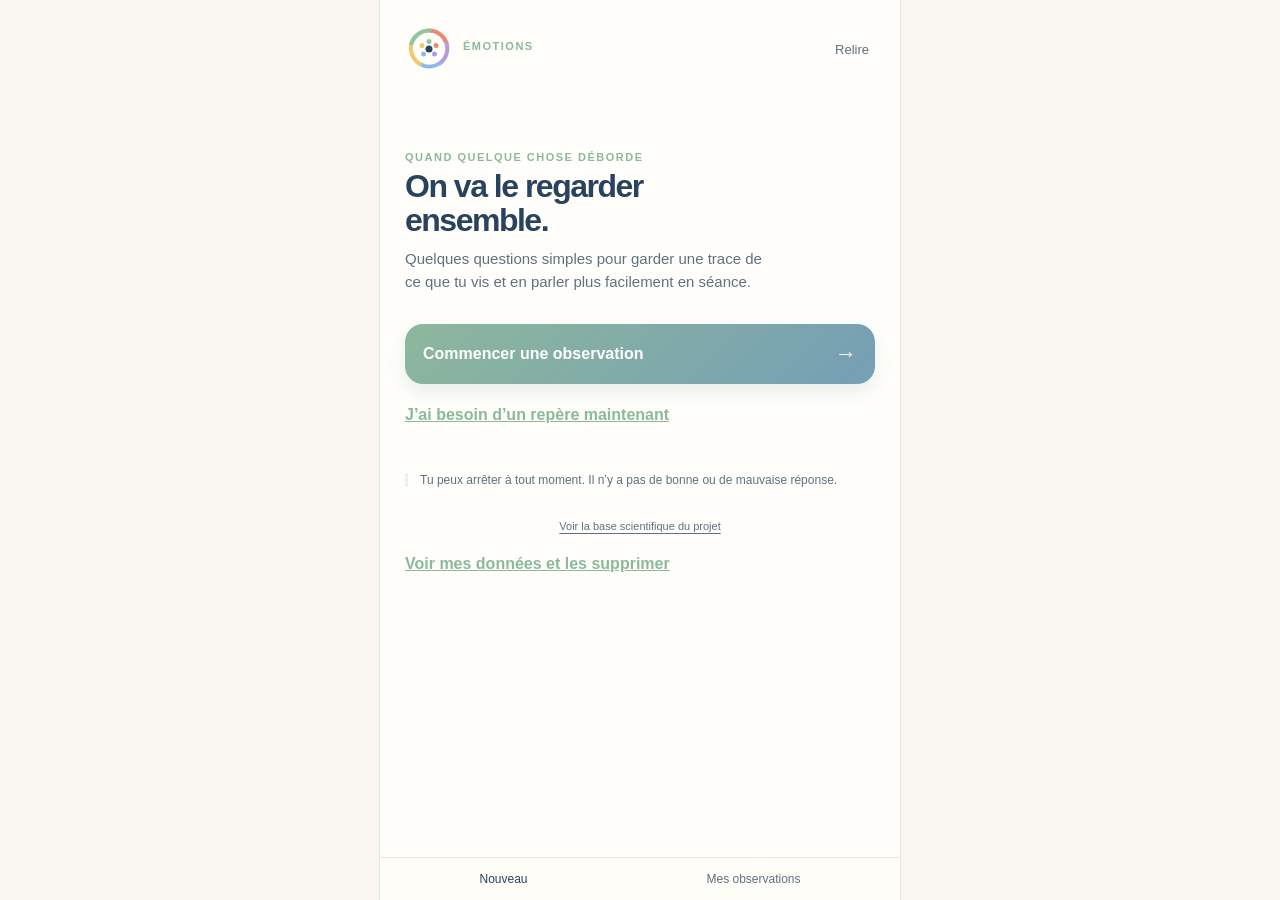
==== index.html @ 44098ee1 "Publish Emotion iPhone web app" ====
<!doctype html><html lang="fr"><head><meta charset="utf-8"><meta name="viewport" content="width=device-width,initial-scale=1"><meta name="theme-color" content="#f4f1ea"><title>Émotions</title><link rel="stylesheet" href="style.css"></head><body><main class="app">
<header><div class="brand-lockup"><img class="brand-logo" src="assets/logo-emotions.svg" alt="Logo Émotions"><div><p class="overline">ÉMOTIONS</p><h1>Mon repère</h1></div></div><button id="historyButton" class="quiet">Relire</button></header>
<section id="start" class="screen active"><div class="welcome"><p class="overline">QUAND QUELQUE CHOSE DÉBORDE</p><h2>On va le regarder<br>ensemble.</h2><p>Quelques questions simples pour garder une trace de ce que tu vis et en parler plus facilement en séance.</p><button id="startButton" class="main-action">Commencer une observation <span>→</span></button></div><button id="toolsButton" class="text-link">J’ai besoin d’un repère maintenant</button><div class="safety">Tu peux arrêter à tout moment. Il n’y a pas de bonne ou de mauvaise réponse.</div><button id="scienceButton" class="science-footer-link">Voir la base scientifique du projet</button></section>
<section id="observe" class="screen"><button id="observeBack" class="back-inline">← Accueil</button><div class="progress"><span class="active"></span><span></span><span></span></div><p class="step">ÉTAPE 1 SUR 3</p><h2>Qu’est-ce qui<br>se passe en toi ?</h2><p class="hint">Touche l’état qui se rapproche le plus de ton ressenti.</p><div id="emotionChoices" class="emotion-choices"></div><div class="intensity-block"><div class="intensity-title">Quelle intensité ? <strong><span id="levelValue">5</span>/10</strong></div><div class="quick-levels"><button type="button" data-level="3">Faible</button><button type="button" data-level="5" class="active">Moyenne</button><button type="button" data-level="8">Forte</button></div><input id="level" aria-label="Intensité de 0 à 10" type="range" min="0" max="10" value="5"></div><button id="toUnderstand" class="main-action" disabled>Choisis une émotion <span>→</span></button></section>
<section id="understand" class="screen"><button id="understandBack" class="back-inline">← Émotion</button><div class="progress"><span class="active"></span><span class="active"></span><span></span></div><p class="step">ÉTAPE 2 SUR 3</p><h2>Qu’est-ce que<br>cela raconte ?</h2><p class="hint">Quelques mots suffisent. Les aides s’adaptent à l’état choisi.</p><label class="field">Ce qui s’est passé<textarea id="situation" placeholder="La situation, le moment..."></textarea><div class="quick-prompts"><button type="button" data-fill="situation" data-text="C’était avec…">Avec qui ?</button><button type="button" data-fill="situation" data-text="C’était quand…">Quand ?</button><button type="button" data-fill="situation" data-text="Ce qui a déclenché…">Déclencheur</button></div></label><label class="field">Ce que j’ai pensé<textarea id="thoughts" placeholder="Mes pensées, mes images..."></textarea><div class="quick-prompts"><button type="button" data-fill="thoughts" data-text="Je me suis dit…">Je me suis dit…</button><button type="button" data-fill="thoughts" data-text="J’ai eu peur que…">J’ai eu peur que…</button></div></label><div class="field body-field"><span><strong>Ce que j’ai remarqué dans mon corps</strong> <small>(facultatif)</small></span><p class="field-hint">Un signe peut apparaître avant que l’émotion déborde.</p><div id="bodySigns" class="choice-chips"></div></div><label class="field">Ce dont j’avais peut-être besoin<textarea id="need" placeholder="Sécurité, respect, repos, aide..."></textarea><div class="quick-prompts"><button type="button" data-fill="need" data-text="J’aurais eu besoin de…">J’aurais eu besoin de…</button><button type="button" data-fill="need" data-text="Une pause / du calme">Pause ou calme</button></div></label><button id="toAfter" class="main-action">Continuer <span>→</span></button></section>
<section id="after" class="screen"><button id="afterBack" class="back-inline">← Compréhension</button><div class="progress"><span class="active"></span><span class="active"></span><span class="active"></span></div><p class="step">ÉTAPE 3 SUR 3</p><h2>Pour en parler<br>en séance</h2><p class="hint">Ces dernières réponses aideront à retrouver ce que tu ressentais.</p><label class="field">Ce que j’ai fait ou eu envie de faire<textarea id="reaction"></textarea></label><label class="field">Ce qui s’est passé après<textarea id="consequence"></textarea></label><label class="field">Ce que je veux comprendre en séance<textarea id="question" placeholder="Ce que je voudrais comprendre..."></textarea></label><button id="saveButton" class="main-action">Garder cette observation <span>✓</span></button></section>
<section id="saved" class="screen"><div class="saved-icon">✓</div><p class="overline">C’EST NOTÉ</p><h2>Tu pourras<br>y revenir en séance.</h2><p class="hint">Cette observation reste dans ton appareil. Elle ne pose aucun diagnostic.</p><button id="newButton" class="main-action">Faire une nouvelle observation <span>→</span></button><button id="reportButton" class="secondary-action">Préparer mon support de séance</button></section>
<section id="history" class="screen"><button id="backButton" class="back">← Retour</button><p class="overline">MA MÉMOIRE</p><h2>Ce que j’ai<br>gardé</h2><div id="historyList"></div><button id="downloadButton" class="secondary-action">Préparer le résumé de ma séance</button><button id="clearButton" class="secondary-action">Effacer mes observations</button></section>
<section id="science" class="screen"><button id="scienceBack" class="back">← Retour</button><p class="overline">BASE SCIENTIFIQUE</p><h2>Pourquoi cette app<br>est construite ainsi</h2><p class="hint">Cette base n’est pas un diagnostic. Elle explique les principes scientifiques utilisés pour guider l’observation, la mise en mots et les exercices courts.</p><div class="science-grid"><article class="science-card"><b>1 · Observer l’émotion</b><p>Une émotion peut être comprise comme une réponse brève à une situation importante pour la personne. Elle implique l’attention, le corps, l’expérience subjective et une tendance à agir.</p><small>Références : Scherer, 2005 ; Gross, 1998.</small></article><article class="science-card"><b>2 · Nommer ce qui est vécu</b><p>Mettre des mots sur une émotion peut aider à prendre du recul et à réduire la fusion avec la réaction immédiate. L’effet varie selon les personnes et le contexte.</p><small>Références : Lieberman et al., 2007 ; Torre & Lieberman, 2018.</small></article><article class="science-card"><b>3 · Relier situation, pensées, corps et besoin</b><p>Le parcours reprend une logique utilisée en thérapies cognitives et comportementales : distinguer déclencheur, interprétations, sensations, impulsions et conséquences pour mieux choisir la suite.</p><small>Références : Beck, 2011 ; Greenberger & Padesky, 2016.</small></article><article class="science-card"><b>4 · Créer un délai avant d’agir</b><p>Quand l’intensité monte, une courte pause peut aider à diminuer les comportements impulsifs et à retrouver une marge de choix.</p><small>Références : Gross, 2015 ; Linehan, 2015.</small></article><article class="science-card"><b>5 · Revenir au présent</b><p>Les exercices d’ancrage orientent l’attention vers des repères concrets du présent. Ils peuvent soutenir la régulation émotionnelle sans chercher à supprimer l’émotion.</p><small>Références : Kabat-Zinn, 1990 ; Khoury et al., 2015.</small></article><article class="science-card"><b>6 · Respiration et apaisement physiologique</b><p>Des expirations lentes ou une respiration régulière peuvent influencer l’activation autonome. L’application propose des exercices courts, à arrêter si le malaise augmente.</p><small>Références : Zaccaro et al., 2018 ; Lehrer & Gevirtz, 2014.</small></article></div><div class="science-caution"><b>Limites et sécurité</b><p>Cette application sert de support d’auto-observation et de préparation de séance. Elle ne remplace pas un professionnel, ne pose pas de diagnostic et ne doit pas être utilisée en situation de danger immédiat. En cas de risque pour soi ou autrui, il faut contacter les services d’urgence ou une personne de confiance.</p></div><details class="references"><summary>Références principales</summary><ul><li>Beck, J. S. (2011). <em>Cognitive Behavior Therapy: Basics and Beyond</em>.</li><li>Greenberger, D., & Padesky, C. A. (2016). <em>Mind Over Mood</em>.</li><li>Gross, J. J. (1998). The emerging field of emotion regulation. <em>Review of General Psychology</em>.</li><li>Gross, J. J. (2015). Emotion regulation: Current status and future prospects. <em>Psychological Inquiry</em>.</li><li>Kabat-Zinn, J. (1990). <em>Full Catastrophe Living</em>.</li><li>Khoury, B. et al. (2015). Mindfulness-based therapy: A comprehensive meta-analysis. <em>Clinical Psychology Review</em>.</li><li>Lehrer, P., & Gevirtz, R. (2014). Heart rate variability biofeedback. <em>Frontiers in Psychology</em>.</li><li>Lieberman, M. D. et al. (2007). Putting feelings into words. <em>Psychological Science</em>.</li><li>Linehan, M. M. (2015). <em>DBT Skills Training Manual</em>.</li><li>Scherer, K. R. (2005). What are emotions? <em>Social Science Information</em>.</li><li>Torre, J. B., & Lieberman, M. D. (2018). Putting feelings into words. <em>Emotion Review</em>.</li><li>Zaccaro, A. et al. (2018). How breath-control can change your life. <em>Frontiers in Human Neuroscience</em>.</li></ul></details></section>
<section id="tools" class="screen"><button id="toolsBack" class="back">← Retour</button><p class="overline">UN REPÈRE MAINTENANT</p><h2>Choisir un repère<br>pour maintenant.</h2><p id="toolRecommendation" class="tool-recommendation">Une seule action suffit. Choisis ce qui semble possible, puis arrête si le malaise augmente.</p><div class="tool-card tool-card-primary"><b>Revenir à soi · 3–2–1</b><p>Pose les pieds au sol. Regarde 3 choses, écoute 2 sons et repère 1 sensation dans ton corps.</p><button type="button" class="tool-step">Commencer par 3–2–1</button></div><div id="toolsExerciseList" class="tools-exercise-list" aria-live="polite"></div><div class="tool-card"><b>Mettre des mots</b><p>Complète doucement : « Je ressens ___ parce que ___. Mon besoin maintenant est ___. »</p></div><p class="small-note">Ces repères peuvent créer un délai avant la réaction. Ils ne remplacent pas un accompagnement professionnel.</p></section>
<nav><button data-nav="start">Nouveau</button><button data-nav="history">Mes observations</button></nav></main><script src="app.js"></script></body></html>
---- style.css ----
:root{--bg:#f4f1ea;--paper:#fffdf8;--ink:#19324f;--muted:#718095;--line:#e4ddd1;--accent:#6b9b78;--accent-soft:#e6f0df;--warm:#e8793f;--shadow:0 14px 35px #19324f12}*{box-sizing:border-box}body{margin:0;background:var(--bg);color:var(--ink);font-family:Arial,system-ui,sans-serif}.app{max-width:520px;min-height:100vh;margin:auto;background:var(--paper);padding:25px 25px 95px;box-shadow:0 0 0 1px #ebe5da}button,input,textarea{font:inherit}button{cursor:pointer}header{display:flex;align-items:center;gap:11px;margin-bottom:42px}.mark{width:43px;height:43px;border:2px solid var(--accent);border-radius:50%;display:grid;place-items:center;color:var(--accent);font-size:28px}.overline,.step{font-size:11px;letter-spacing:1.5px;font-weight:800;color:var(--accent);margin:0 0 7px}h1,h2,p{margin:0}h1{font-size:19px}.quiet{margin-left:auto;border:0;background:none;color:var(--muted);font-size:13px}.screen{display:none;min-height:calc(100vh - 150px)}.screen.active{display:block}.welcome{padding-top:8vh}.welcome h2,.screen h2{font-size:38px;line-height:1.05;letter-spacing:-1.5px;margin:0 0 18px}.welcome>p:not(.overline),.hint{max-width:365px;color:var(--muted);line-height:1.55;font-size:15px}.main-action{display:flex;align-items:center;justify-content:space-between;width:100%;border:0;border-radius:18px;background:var(--ink);color:#fff;padding:17px 18px;margin-top:30px;font-weight:700;box-shadow:var(--shadow)}.main-action span{font-size:22px}.safety{margin-top:28vh;color:var(--muted);font-size:12px;border-left:3px solid var(--accent-soft);padding-left:12px}.progress{display:flex;gap:6px;margin:0 0 27px}.progress span{height:5px;flex:1;border-radius:5px;background:#e5e1d8}.progress span.active{background:var(--accent)}.step{color:var(--muted)}.screen h2{font-size:32px;margin-bottom:10px}.emotion-choices{display:grid;grid-template-columns:repeat(5,1fr);gap:7px;margin:25px 0}.emotion{border:2px solid transparent;border-radius:16px;padding:9px 2px;min-height:82px;color:var(--ink);font-size:11px;font-weight:700}.emotion:nth-child(1){background:#e6f0df}.emotion:nth-child(2){background:#fff1c9}.emotion:nth-child(3){background:#e4effc}.emotion:nth-child(4){background:#f0e7fa}.emotion:nth-child(5){background:#ffe7e4}.emotion.selected{border-color:var(--accent)}.face{font-size:25px;display:block;margin-bottom:6px}.question{display:grid;gap:10px;color:var(--ink);font-size:14px;font-weight:700;margin-top:23px}.question b{font-size:20px;color:var(--accent)}.question input{accent-color:var(--warm)}.field{display:grid;gap:7px;font-size:14px;font-weight:700;margin:18px 0}.field textarea{border:1px solid var(--line);border-radius:14px;min-height:80px;padding:12px;resize:vertical;background:#fff;color:var(--ink)}.saved-icon{width:72px;height:72px;border-radius:50%;background:var(--accent-soft);color:var(--accent);display:grid;place-items:center;font-size:38px;margin:8vh 0 26px}.saved h2{margin-top:0}.secondary-action{display:block;width:100%;border:1px solid #bdc9d3;border-radius:16px;background:transparent;color:var(--ink);padding:14px 16px;margin-top:12px;font-weight:700}.back{border:0;background:none;color:var(--muted);padding:0;margin-bottom:35px}.record{border:1px solid var(--line);border-radius:17px;padding:15px;margin:12px 0}.record time{font-size:11px;color:var(--muted)}.record h3{font-size:15px;margin:7px 0}.record p{font-size:13px;color:var(--muted);line-height:1.5}.empty{color:var(--muted);line-height:1.5;margin-top:30px}nav{position:fixed;bottom:0;left:50%;transform:translateX(-50%);width:min(520px,100%);display:flex;justify-content:space-around;background:rgba(255,253,248,.97);border-top:1px solid var(--line);padding:13px 10px calc(13px + env(safe-area-inset-bottom));z-index:2}nav button{border:0;background:none;color:var(--muted);font-size:12px}nav button:first-child{color:var(--ink)}@media(max-width:480px){.app{padding-left:18px;padding-right:18px}.welcome h2,.screen h2{font-size:34px}}
.text-link{border:0;background:none;color:var(--accent);font-weight:700;text-decoration:underline;margin-top:18px;padding:4px 0}.tool-card{border:1px solid var(--line);border-radius:18px;padding:16px;margin:12px 0;background:#fff;box-shadow:var(--shadow)}.tool-card b{font-size:16px}.tool-card p{color:var(--muted);line-height:1.5;font-size:14px;margin-top:7px}.small-note{color:var(--muted);font-size:12px;line-height:1.5;margin-top:18px}
.emotion-choices{grid-template-columns:repeat(5,minmax(135px,1fr));gap:14px;margin:30px 0 34px}.emotion{min-height:164px;border-radius:28px;padding:26px 10px 18px;font-size:22px;display:flex;flex-direction:column;align-items:center;justify-content:center;gap:14px;box-shadow:none}.emotion .face{font-size:43px;line-height:1;margin:0;display:block}.emotion.selected{border:4px solid #6b9b78;box-shadow:0 5px 0 #d8e8d2}.question{font-size:28px;margin-top:10px}.question b{font-size:28px}.hint{font-size:16px}.progress{margin-bottom:30px}@media(max-width:760px){.app{max-width:100%;padding-left:24px;padding-right:24px}.emotion-choices{overflow-x:auto;grid-template-columns:repeat(5,150px);padding-bottom:8px}.emotion{min-height:150px;font-size:19px}.question{font-size:23px}}
.emotion-choices{grid-template-columns:repeat(5,minmax(0,1fr));gap:12px;overflow:visible}.emotion{min-width:0;width:100%;font-size:18px;padding:18px 4px;white-space:nowrap}.emotion .face{font-size:38px}.question{display:block;font-size:24px;line-height:1.25}.question b{display:inline;font-size:24px}.question input{display:block;width:100%;margin-top:18px}@media(max-width:760px){.emotion-choices{gap:6px}.emotion{min-height:135px;font-size:14px;padding:13px 2px}.emotion .face{font-size:31px}.question{font-size:21px}.question b{font-size:21px}}
.emotion-logo{display:block;width:58px;height:58px;margin:0 auto;fill:none;stroke:#19324f;stroke-width:2.5;stroke-linecap:round;stroke-linejoin:round}.emotion{gap:12px}.emotion .face{display:none}@media(max-width:760px){.emotion-logo{width:48px;height:48px}}
.generated-icon{display:block;width:62px;height:62px;margin:0 auto;background-image:url('assets/emotion-icons-generated.png');background-repeat:no-repeat;background-size:500% 100%;background-position:center}.gen-calm{background-position:0 50%}.gen-anger{background-position:25% 50%}.gen-sad{background-position:50% 50%}.gen-stress{background-position:75% 50%}.gen-rage{background-position:100% 50%}.emotion .generated-icon{font-size:0}@media(max-width:760px){.generated-icon{width:48px;height:48px}}
.gen-stress{background-image:url('assets/stress-icon-generated.png');background-size:contain;background-position:center;background-color:transparent}
.emotion-image{display:block;width:68px;height:68px;object-fit:contain;margin:0 auto 10px}.emotion{gap:0}.emotion .face,.emotion .generated-icon{display:none}@media(max-width:760px){.emotion-image{width:52px;height:52px}}
:root{--bg:#f9f6f1;--paper:#fffefa;--ink:#29435f;--muted:#7a8b9d;--line:#eee6dc;--accent:#8bb99a;--accent-soft:#eaf4e9;--warm:#e6aa78;--shadow:0 12px 30px #8a9b9a16}.main-action{background:linear-gradient(135deg,#8db79c,#759fb4);box-shadow:0 8px 20px #8aa99e30}.secondary-action{background:#f4f8f5;border-color:#d6e5db}.emotion.selected{border-color:#83aa92;box-shadow:0 4px 0 #dfede0}.tool-card{background:#fbfdfb;box-shadow:0 6px 18px #8a9b9a12}.progress span.active{background:#8bb99a}
.brand-lockup{display:flex;align-items:center;gap:10px}.brand-logo{width:48px;height:48px;object-fit:contain}.brand-lockup h1{font-size:19px;margin:0}
.definition-panel{display:none;margin-top:30px}.definition-panel.open{display:block}.definition-panel h2{font-size:28px;margin:18px 0}.definition-panel img{display:block;width:100%;height:auto;border:1px solid var(--line);border-radius:18px}.definition-panel p{color:var(--muted);line-height:1.55;margin-top:16px}.show-definition>*:not(.definition-panel):not(header){display:none!important}.show-definition .definition-panel{display:block}
.definition-lead{font-size:17px!important;color:var(--ink)!important;line-height:1.45!important}.definition-flow{display:grid;gap:9px;margin-top:22px}.definition-step{display:grid;gap:4px;text-align:left;padding:13px 14px;border:1px solid var(--line);border-radius:15px;background:#fbfaf6;color:var(--ink)}.definition-step b{font-size:14px}.definition-step span{color:var(--muted);font-size:13px;line-height:1.4}.definition-step.selected{border-color:var(--accent);background:var(--accent-soft);box-shadow:0 0 0 2px #e4f1e3}.definition-detail{margin-top:12px;padding:13px 14px;border-radius:14px;background:#fff5df;color:var(--ink);font-size:13px;line-height:1.45;min-height:46px}.definition-footer{padding:14px;border-left:3px solid var(--accent);background:var(--accent-soft);border-radius:0 12px 12px 0}.tool-card-primary{border-color:#cfe0d1;background:#f7fbf5}.tool-step{margin-top:10px;border:1px solid var(--accent);border-radius:999px;background:var(--accent-soft);color:var(--ink);padding:8px 12px;font-size:12px;font-weight:800}
.definition-evidence{display:grid;gap:8px;margin:20px 0}.definition-evidence>p{margin:0!important}.definition-evidence>div{display:grid;gap:3px;padding:11px 12px;border:1px solid var(--line);border-radius:13px;background:#f8faf7}.definition-evidence b{font-size:13px}.definition-evidence span{font-size:12px;line-height:1.4;color:var(--muted)}.definition-evidence small{font-size:10px;line-height:1.4;color:var(--muted);margin-top:3px}
.emotion-choices{grid-template-columns:repeat(3,minmax(0,1fr));gap:9px;margin:20px 0 24px}.emotion{min-height:108px;border-radius:20px;padding:10px 4px;font-size:14px;white-space:normal}.emotion-image{width:54px;height:54px;margin:0 auto 5px}.emotion.selected{border-width:3px;transform:translateY(-1px)}.intensity-block{margin-top:8px}.intensity-title{display:flex;justify-content:space-between;align-items:center;font-weight:800;font-size:18px}.intensity-title strong{color:var(--accent);font-size:22px}.quick-levels{display:grid;grid-template-columns:repeat(3,1fr);gap:8px;margin:13px 0}.quick-levels button{border:1px solid var(--line);border-radius:12px;background:#f7f5ef;color:var(--muted);padding:10px 4px;font-size:13px;font-weight:700}.quick-levels button.active{background:var(--accent-soft);border-color:var(--accent);color:var(--ink)}.intensity-block input{width:100%;accent-color:var(--warm)}.main-action:disabled{opacity:.45;cursor:not-allowed;box-shadow:none}@media(max-width:380px){.emotion{min-height:98px;font-size:12px}.emotion-image{width:46px;height:46px}}
.field small{font-size:12px;color:var(--muted);font-weight:400}.choice-chips{display:flex;flex-wrap:wrap;gap:8px}.choice-chip{border:1px solid var(--line);border-radius:999px;background:#fbfaf6;color:var(--muted);padding:9px 11px;font-size:13px}.choice-chip.selected{background:var(--accent-soft);border-color:var(--accent);color:var(--ink)}
.wheel-toggle{border:0;background:none;color:var(--accent);font-size:13px;font-weight:800;text-decoration:underline;padding:2px 0;margin:-8px 0 16px}.wheel-panel{display:none;border:1px solid var(--line);border-radius:20px;background:#fbfaf6;padding:16px;margin:-4px 0 20px}.wheel-panel.open{display:block}.wheel-panel p{color:var(--muted);font-size:13px;line-height:1.4;margin-bottom:14px}.wheel-grid{display:grid;grid-template-columns:repeat(4,1fr);gap:7px}.wheel-node{border:2px solid transparent;border-radius:12px;min-height:52px;padding:7px 3px;font-size:11px;font-weight:800;color:var(--ink)}.wheel-node.selected{border-color:var(--ink)}.wheel-node:nth-child(1){background:#fff1c9}.wheel-node:nth-child(2){background:#dff2d5}.wheel-node:nth-child(3){background:#dceeff}.wheel-node:nth-child(4){background:#f7e3ff}.wheel-node:nth-child(5){background:#e4effc}.wheel-node:nth-child(6){background:#dff2d5}.wheel-node:nth-child(7){background:#ffe7e4}.wheel-node:nth-child(8){background:#fff1c9}.wheel-selection{color:var(--accent);font-size:12px;font-weight:700;margin-top:12px}
.back-inline{border:0;background:none;color:var(--muted);font-size:13px;font-weight:700;padding:0;margin:0 0 18px}.tool-recommendation{display:none;border-radius:14px;background:var(--accent-soft);color:var(--ink);font-size:14px;line-height:1.45;padding:12px 14px;margin:0 0 14px}.tool-recommendation.show{display:block}
.exercise-recommendation{display:none;border:1px solid #dbe8df;border-radius:18px;background:#f4faf5;padding:15px;margin:18px 0}.exercise-recommendation.show{display:block}.exercise-recommendation .overline{margin-bottom:6px}.exercise-recommendation h3{font-size:17px;margin:0 0 6px}.exercise-recommendation p{color:var(--muted);font-size:14px;line-height:1.45;margin:0}.exercise-start{border:0;border-radius:12px;background:var(--accent);color:#fff;padding:10px 13px;margin-top:12px;font-weight:800}.exercise-after{display:none;margin-top:14px}.exercise-after.show{display:block}.exercise-after label{display:block;color:var(--ink);font-size:13px;font-weight:700}.exercise-after input{display:block;width:100%;margin-top:10px;accent-color:var(--warm)}.exercise-after strong{color:var(--accent);font-size:18px}
.exercise-animation{display:none;text-align:center;margin:14px 0 4px}.exercise-animation.show{display:block}.breath-orb{width:76px;height:76px;border-radius:50%;margin:0 auto 8px;background:var(--exercise-dark,#70a984);animation:breathe 8s ease-in-out infinite;box-shadow:0 0 0 10px #ffffff44}.timer-orb{position:relative;width:126px;height:126px;border-radius:50%;margin:0 auto 8px;background:var(--exercise-dark,#70a984);display:grid;place-items:center;color:#fffefa;font-weight:800;font-size:26px;box-shadow:0 0 0 12px #ffffff44;animation:timerPulse 10s ease-in-out infinite}.timer-orb::before{content:"";position:absolute;inset:-18px;border:2px solid var(--exercise-dark,#70a984);border-radius:50%;animation:timerRing 10s ease-out infinite}.timer-orb::after{display:none}.timer-orb span{position:relative;z-index:1}.exercise-phase{font-size:13px;color:var(--muted);font-weight:700}.exercise-finished{color:var(--accent);font-weight:800;font-size:14px}@keyframes breathe{0%,100%{transform:scale(.92);opacity:.9}50%{transform:scale(1.04);opacity:1}}@keyframes timerPulse{0%,100%{transform:scale(.92);box-shadow:0 0 0 8px #ffffff44}50%{transform:scale(1.04);box-shadow:0 0 0 14px #ffffff55}}@keyframes timerRing{0%{transform:scale(.7);opacity:.45}100%{transform:scale(2);opacity:0}}
.unknown-button{border:0;background:none;color:var(--muted);font-size:13px;text-decoration:underline;padding:2px 0;margin:-7px 0 8px}.exercise-stop{border:1px solid var(--line);border-radius:12px;background:#fffefa;color:var(--muted);padding:9px 12px;margin:12px 0 0;font-size:13px;font-weight:700}.record-delete{border:0;background:none;color:#b46c63;font-size:12px;font-weight:700;padding:8px 0 0;text-decoration:underline}@media (prefers-reduced-motion: reduce){.breath-orb,.timer-orb,.timer-orb::before{animation:none}.breath-orb,.timer-orb{transform:scale(1)}}
.emotion-options{display:flex;flex-direction:column;align-items:flex-start;gap:12px;margin:-4px 0 18px}.unknown-button{border:1px solid var(--line);background:#fffefa;border-radius:999px;color:var(--muted);font-size:13px;font-weight:700;text-decoration:none;padding:9px 13px;margin:0}.wheel-toggle{margin:0}.wheel-panel{padding:18px;margin:0 0 22px}.wheel-panel>p{margin:0 0 10px}.plutchik-wheel{position:relative;width:278px;height:278px;margin:12px auto 16px;border-radius:50%;background:conic-gradient(from -22.5deg,#ffe787 0deg 45deg,#bfe7b8 45deg 90deg,#a9d9f8 90deg 135deg,#d9c0f0 135deg 180deg,#bdd9f6 180deg 225deg,#bce0c0 225deg 270deg,#f6b3a8 270deg 315deg,#ffd481 315deg 360deg);box-shadow:inset 0 0 0 8px #fffefa}.wheel-core{position:absolute;z-index:1;left:50%;top:50%;transform:translate(-50%,-50%);width:96px;height:96px;border-radius:50%;display:grid;place-items:center;text-align:center;background:#fffefa;color:var(--ink);font-size:12px;font-weight:800;line-height:1.2}.plutchik-wheel .wheel-node{position:absolute;z-index:2;width:72px;height:44px;border:2px solid transparent;border-radius:14px;padding:4px;background:#fffefaee;color:var(--ink);font-size:11px;line-height:1.05;font-weight:800;box-shadow:0 2px 8px #29435f18}.plutchik-wheel .wheel-node.selected{border-color:var(--ink);box-shadow:0 0 0 3px #fffefa,0 2px 8px #29435f20}.wheel-node-1{left:103px;top:10px}.wheel-node-2{left:180px;top:43px}.wheel-node-3{left:198px;top:117px}.wheel-node-4{left:180px;top:191px}.wheel-node-5{left:103px;top:224px}.wheel-node-6{left:26px;top:191px}.wheel-node-7{left:8px;top:117px}.wheel-node-8{left:26px;top:43px}@media(max-width:360px){.plutchik-wheel{transform:scale(.88);margin:-3px auto -2px}}
.wheel-panel{overflow:hidden}.plutchik-wheel,.plutchik-image,.wheel-select-label{display:none}.interactive-wheel-wrap{width:100%;max-width:360px;margin:8px auto 14px;border-radius:50%;background:#fffefa;box-shadow:0 10px 24px #29435f12}.interactive-wheel{display:block;width:100%;height:auto}.interactive-sector{cursor:pointer;stroke:#fffefa;stroke-width:2;transition:filter .18s ease,stroke-width .18s ease}.interactive-sector:hover,.interactive-sector.selected{stroke:#29435f;stroke-width:4;filter:saturate(1.1) brightness(.96)}.wheel-center{fill:#fffefa;stroke:#eee6dc;stroke-width:2}.wheel-label{fill:#29435f;font:800 10px Arial,sans-serif;text-anchor:middle;dominant-baseline:middle;pointer-events:none}.wheel-legend{display:grid;grid-template-columns:repeat(2,minmax(0,1fr));gap:8px 12px;margin:4px 0 14px}.wheel-legend span{display:flex;align-items:center;gap:7px;font-size:12px;color:var(--ink);font-weight:700}.wheel-legend i{width:12px;height:12px;border-radius:50%;flex:0 0 12px}.wheel-credit{font-size:11px!important;line-height:1.35;margin-top:14px!important;color:var(--muted)}
.wheel-label-path{fill:none;stroke:none}.wheel-arc-label{fill:#29435f;font:800 8px Arial,sans-serif;text-anchor:middle;letter-spacing:.1px;pointer-events:none}
#observe.wheel-mode #emotionChoices{display:none}#observe.wheel-mode #unknownButton{display:none}#observe.wheel-mode #wheelPanel{margin-top:10px}.interactive-sector{stroke:#fffefa;stroke-width:2;stroke-linejoin:round;vector-effect:non-scaling-stroke}.wheel-selection-outline{fill:none;stroke:#41627d;stroke-width:4;stroke-linejoin:round;stroke-linecap:round;vector-effect:non-scaling-stroke;pointer-events:none}
#wheelPanel .interactive-wheel-wrap{max-width:360px;margin:2px auto 10px;overflow:hidden;aspect-ratio:1/1}#wheelPanel .interactive-wheel{transform:none;transform-origin:center}.wheel-selection-outline{display:none}.wheel-selection-halo{fill:none;stroke:#fffefa;stroke-width:7;stroke-linejoin:round;stroke-linecap:round;vector-effect:non-scaling-stroke;pointer-events:none}.wheel-selection-overlay{fill:none;stroke-width:3;stroke-linejoin:round;stroke-linecap:round;vector-effect:non-scaling-stroke;pointer-events:none}.wheel-arc-label-0{font-size:6px}.wheel-arc-label-1{font-size:7.5px}.wheel-arc-label-2{font-size:6.5px}
#understand .quick-prompts{display:flex;flex-wrap:wrap;gap:6px;margin-top:2px}.quick-prompts button{border:1px solid var(--line);border-radius:999px;background:#fbfaf6;color:var(--muted);padding:7px 10px;font-size:12px;font-weight:700}.quick-prompts button:hover{border-color:var(--accent);color:var(--ink)}#understand .field textarea{min-height:72px}
.body-field{padding:14px;border:1px solid #dbe8dc;border-radius:18px;background:#f8fbf5}.body-field>span{font-size:15px}.field-hint{font-size:12px;color:var(--muted);margin:4px 0 10px!important}.body-field .choice-chips{gap:7px}.body-field .choice-chip{background:#fffefa;border-color:#cfe0d1;padding:9px 11px}.body-field .choice-chip.selected{background:#e4f1e3;border-color:var(--accent);color:var(--ink);box-shadow:0 0 0 2px #e4f1e3}

/* Base scientifique */
.science-grid{display:grid;gap:12px;margin:24px 0}.science-card{border:1px solid var(--line);border-radius:18px;background:#fbfaf6;padding:15px;box-shadow:var(--shadow)}.science-card b{display:block;font-size:15px;margin-bottom:7px}.science-card p{color:var(--muted);font-size:13px;line-height:1.5;margin:0 0 9px}.science-card small{display:block;color:var(--accent);font-size:11px;line-height:1.35;font-weight:700}.science-caution{border-left:4px solid var(--warm);background:#fff5e8;border-radius:0 16px 16px 0;padding:14px;margin:20px 0}.science-caution b{font-size:15px}.science-caution p{color:var(--ink);font-size:13px;line-height:1.5;margin-top:6px}.references{border:1px solid var(--line);border-radius:16px;background:#fffefa;padding:13px;margin-top:14px}.references summary{cursor:pointer;font-weight:800;color:var(--ink)}.references ul{padding-left:18px;margin:12px 0 0}.references li{color:var(--muted);font-size:12px;line-height:1.45;margin:7px 0}
.exercise-evidence{display:grid;gap:5px;margin-top:11px;color:var(--muted);font-size:11px;line-height:1.4}.exercise-evidence a{color:var(--accent);font-weight:700}.exercise-evidence small{font-size:10px}.evidence-badge{display:inline-flex;width:max-content;border-radius:999px;background:#e7f1e5;color:var(--ink);padding:4px 8px;font-weight:800}.science-live-panel{border:1px solid #dbe8df;border-radius:18px;background:#f5faf5;padding:14px;margin:20px 0}.science-live-panel>div{display:flex;align-items:center;gap:7px;font-size:14px}.science-live-panel p{color:var(--ink);font-size:13px;line-height:1.45;margin:7px 0}.science-live-panel small{display:block;color:var(--muted);font-size:11px;line-height:1.4}.science-live-dot{width:9px;height:9px;border-radius:50%;background:#70a77e;box-shadow:0 0 0 4px #dcecdf}
.safety-inline{display:block;border-left:3px solid var(--warm);padding-left:8px;color:var(--ink);font-weight:700}
.exercise-detail{display:grid;gap:5px;margin:13px 0 0;padding-top:12px;border-top:1px solid #dbe8df;color:var(--muted);font-size:12px;line-height:1.45}.exercise-detail b{color:var(--ink);font-size:12px}.exercise-detail ol{margin:0;padding-left:20px}.exercise-detail li{margin:3px 0}.exercise-result-choice{display:grid;gap:8px;margin-top:15px;padding-top:13px;border-top:1px solid var(--line)}.exercise-result-choice b{font-size:12px}.exercise-result-choice>div{display:flex;flex-wrap:wrap;gap:6px}.exercise-result-choice button{border:1px solid var(--line);border-radius:999px;background:#fffefa;color:var(--muted);padding:8px 10px;font-size:11px;font-weight:700}.exercise-result-choice button.selected{border-color:var(--accent);background:var(--accent-soft);color:var(--ink)}.exercise-result-meaning{color:var(--muted);font-size:11px;line-height:1.4;margin:0!important}.exercise-library{display:grid;gap:10px;margin-top:22px}.library-card{border:1px solid var(--line);border-radius:17px;background:#fbfaf6;overflow:hidden}.library-card summary{display:flex;align-items:center;justify-content:space-between;gap:10px;cursor:pointer;list-style:none;padding:14px}.library-card summary::-webkit-details-marker{display:none}.library-card summary>span{display:grid;gap:4px}.library-card summary b{font-size:14px;color:var(--ink)}.library-card summary small{color:var(--muted);font-size:11px;line-height:1.35}.library-card summary em{font-style:normal;white-space:nowrap;border-radius:999px;background:var(--accent-soft);color:var(--ink);padding:5px 7px;font-size:10px;font-weight:800}.library-body{border-top:1px solid var(--line);padding:13px;color:var(--muted);font-size:12px;line-height:1.45}.library-body p{margin:0 0 10px}.library-body p b{color:var(--ink)}.library-body ol{padding-left:20px;margin:8px 0 12px}.library-body li{margin:5px 0}.library-caution{border-left:3px solid var(--warm);padding-left:8px;color:var(--ink)}.library-body a{color:var(--accent);font-weight:700}
.saved-summary{border:1px solid #dbe8df;border-radius:17px;background:#f6fbf5;padding:14px;margin:18px 0}.saved-summary b{font-size:15px}.saved-summary p{color:var(--ink);font-size:13px;line-height:1.45;margin-top:7px}.saved-summary small{display:block;color:var(--muted);font-size:11px;line-height:1.4;margin-top:9px}
.safety-triage{display:none;gap:12px;grid-template-columns:auto 1fr;border:1px solid #e7a49b;border-left:5px solid #c65f55;border-radius:16px;background:#fff1ef;color:#572a27;padding:14px;margin:18px 0}.safety-triage.show{display:grid}.triage-icon{width:28px;height:28px;border-radius:50%;display:grid;place-items:center;background:#c65f55;color:#fff;font-weight:900}.safety-triage b{font-size:15px}.safety-triage p{font-size:12px;line-height:1.45;margin:6px 0}.safety-triage strong{display:block;font-size:12px;line-height:1.45}.main-action:disabled{opacity:.55;cursor:not-allowed}
.privacy-card,.privacy-status{border:1px solid var(--line);border-radius:17px;background:#fbfaf6;padding:14px;margin:16px 0}.privacy-card b,.privacy-status b{font-size:15px}.privacy-card p,.privacy-status p{color:var(--muted);font-size:13px;line-height:1.5;margin-top:8px}.privacy-status{background:#f5faf5;border-color:#dbe8df}.privacy-status small{display:block;color:var(--muted);font-size:11px;line-height:1.4;margin-top:8px}.danger-action{display:block;width:100%;border:1px solid #d9aaa4;border-radius:16px;background:#fff1ef;color:#8d4038;padding:14px 16px;margin-top:12px;font-weight:700}
.source-status-list{display:grid;gap:6px;margin:12px 0}.source-status{display:block;padding:8px 10px;border-radius:10px;background:#f5faf5;color:var(--ink);font-size:12px}.source-status.limited{background:#f7f5ef;color:var(--muted)}
button:focus-visible,input:focus-visible,textarea:focus-visible,summary:focus-visible,[role="button"]:focus-visible{outline:3px solid #e8793f;outline-offset:3px}
.passphrase-dialog{border:1px solid #dbe8df;border-radius:17px;background:#f5faf5;padding:15px;margin:16px 0}.passphrase-dialog[hidden]{display:none}.passphrase-dialog h3{font-size:17px;margin:0}.passphrase-dialog>p{color:var(--muted);font-size:12px;line-height:1.45;margin:7px 0 12px}.passphrase-dialog label{display:grid;gap:6px;color:var(--ink);font-size:12px;font-weight:700;margin:10px 0}.passphrase-dialog input{width:100%;border:1px solid var(--line);border-radius:12px;background:#fff;padding:11px}.passphrase-dialog>div{display:flex;gap:8px;align-items:center}.passphrase-dialog .main-action,.passphrase-dialog .secondary-action{width:auto;margin-top:8px}.passphrase-error{color:#a64d45!important;font-weight:700;min-height:17px}
.emotion-insight{display:none;border:1px solid #dbe8df;border-radius:18px;background:linear-gradient(135deg,#f8fbf5,#fffefa);padding:15px;margin:18px 0}.emotion-insight.show{display:block}.insight-heading{display:flex;align-items:center;justify-content:space-between;margin-bottom:8px}.insight-kicker{font-size:10px;letter-spacing:1.4px;color:var(--accent);font-weight:800}.insight-intensity{font-size:13px;color:var(--accent);font-weight:800}.emotion-insight h3{font-size:18px;margin:0 0 7px}.emotion-insight p{color:var(--muted);font-size:13px;line-height:1.48;margin:0}.emotion-insight small{display:block;color:var(--muted);font-size:11px;line-height:1.4;margin-top:11px}.insight-needs{margin-top:12px}.insight-needs b{font-size:12px}.insight-needs>div{display:flex;flex-wrap:wrap;gap:6px;margin-top:7px}.insight-needs span{border-radius:999px;background:#eaf4e9;color:var(--ink);padding:6px 9px;font-size:11px;font-weight:700}
.science-fallback-note{margin:.8rem 0!important;padding:.8rem 1rem;border-radius:14px;background:#eef7f3;color:#285a4b!important;line-height:1.45}
.science-footer-link{display:block;margin:32px auto 0;border:0;background:none;color:var(--muted);font-size:11px;text-decoration:underline;text-underline-offset:3px}
.wheel-extra-emotions{display:grid;gap:8px;margin:14px 0;padding:12px;border:1px solid var(--line);border-radius:14px;background:#fbfaf6;color:var(--muted);font-size:12px}.wheel-extra-emotions>div{display:flex;flex-wrap:wrap;gap:6px}.extra-emotion{border:1px solid var(--line);border-radius:999px;background:#fff;color:var(--ink);padding:7px 9px;font-size:11px}.extra-emotion.selected{border-color:var(--accent);background:var(--accent-soft);font-weight:700}
.emotion-context{display:none;margin:16px 0;padding:14px 15px;border-left:4px solid var(--accent);border-radius:0 16px 16px 0;background:#f3f8f1;color:var(--ink);line-height:1.45}.emotion-context.show{display:grid;gap:6px}.emotion-context b{font-size:14px}.emotion-context p{font-size:13px;margin:0}.emotion-context small{color:var(--muted);font-size:11px;line-height:1.4}
.tools-exercise-list{display:grid;gap:9px;margin-top:22px}.tools-section-label{margin-top:5px}.tool-exercise-card{margin:0}.tool-exercise-card summary{display:flex;align-items:center;justify-content:space-between;cursor:pointer;list-style:none}.tool-exercise-card summary::-webkit-details-marker{display:none}.tool-exercise-card summary:after{content:'+';font-size:20px;color:var(--accent)}.tool-exercise-card[open] summary:after{content:'−'}.tool-exercise-card summary span{display:grid;gap:4px}.tool-exercise-card summary small{color:var(--muted);font-size:11px;font-weight:400}.tool-exercise-card>p,.tool-exercise-card>ol{color:var(--muted);font-size:12px;line-height:1.45}.tool-exercise-card>p:first-of-type{margin-top:12px}.tool-exercise-card>ol{padding-left:20px}.tool-exercise-card li{margin:5px 0}.tool-caution{border-left:3px solid var(--warm);padding-left:8px;color:var(--ink)!important}
:root{--muted:#5f7180}.exercise-detail .intensity-note{display:block;padding:8px 10px;border-radius:10px;background:#eef5ee;color:var(--ink);font-weight:700}.exercise-detail small{color:var(--muted);line-height:1.4}.breath-warning{margin:11px 0 0;padding:10px 11px;border-left:4px solid #b76b35;border-radius:0 11px 11px 0;background:#fff5e8;color:#5e351d;font-size:11px;line-height:1.45}.breath-warning[hidden]{display:none}.breath-orb{animation-duration:var(--breath-duration,10s)}.exercise-animation{min-height:118px}.exercise-animation:focus-within{outline:2px solid var(--accent);outline-offset:4px}@media (prefers-contrast: more){:root{--muted:#425766;--line:#b8c4c9}.tool-card,.exercise-recommendation,.emotion-context,.science-card{border-width:2px}.secondary-action,.choice-chip,.quick-levels button{border-color:#5f7180}}@media (prefers-reduced-motion: reduce){.breath-orb{animation:none;transform:scale(1)}}
#wheelPanel .interactive-sector{outline:none!important}
#wheelPanel .interactive-sector:hover,#wheelPanel .interactive-sector:focus{stroke:#6b9b78;stroke-width:3;filter:none}
#wheelPanel .interactive-sector:focus-visible{stroke:#6b9b78;stroke-width:4;filter:none}
#wheelPanel .wheel-selection-halo{stroke:#fffefa;stroke-width:5}
#wheelPanel .wheel-selection-overlay{stroke:#6b9b78!important;stroke-width:2.5}
.wheel-family-picker{display:grid;gap:8px;margin:14px 0 0;padding-top:12px;border-top:1px solid var(--line)}
.wheel-family-picker>b{font-size:12px;color:var(--ink)}
.wheel-family-tabs{display:flex;flex-wrap:wrap;gap:6px}
.wheel-family-tab{border:1px solid var(--line);border-radius:999px;background:#fffefa;color:var(--muted);padding:7px 9px;font-size:11px;font-weight:800}
.wheel-family-tab.selected{border-color:var(--accent);background:var(--accent-soft);color:var(--ink)}
.wheel-extra-emotions{margin:0}
#wheelPanel .wheel-blend-label{font-size:5.8px;letter-spacing:0}

/* Mobile: keep the exercise evidence badge inside the card. */
.library-card summary{align-items:flex-start}
.library-card summary>span{min-width:0;flex:1}
.library-card summary em{white-space:normal;flex:0 1 46%;max-width:46%;overflow-wrap:anywhere;text-align:center}
.professional-warning{border-left:4px solid #c65f55;border-radius:0 12px 12px 0;background:#fff1ef;color:#572a27;padding:10px 11px;line-height:1.45}
.professional-only summary em{background:#fff0d8;color:#78431d}

/* Mobile: long scientific labels and source links must stay inside their cards. */
.exercise-evidence,
.exercise-evidence > *,
.source-status-list,
.source-status,
.science-live-panel,
.science-live-panel > *{min-width:0;max-width:100%;box-sizing:border-box}
.exercise-evidence > *,
.source-status,
.science-live-panel p,
.science-live-panel small{overflow-wrap:anywhere;word-break:normal}
.evidence-badge{width:fit-content;max-width:100%;white-space:normal;overflow-wrap:anywhere}
.source-status-list{grid-template-columns:minmax(0,1fr)}
.source-status a,.exercise-evidence a{overflow-wrap:anywhere}

/* Guided mobile flow: one short screen at a time. */
#exercisePageContent{min-width:0}
#exercisePageContent .exercise-recommendation{margin-top:18px}
#exerciseRun h2{overflow-wrap:anywhere}
#exerciseRun{position:relative;isolation:isolate;overflow:hidden;background:var(--paper);transition:background-color 2s ease}
#exerciseRun::before,#exerciseRun::after{content:"";position:absolute;z-index:0;pointer-events:none;left:50%;top:43%;width:520px;height:520px;border-radius:50%;transform:translate(-50%,-50%);filter:blur(24px)}
#exerciseRun::before{background:radial-gradient(circle,var(--exercise-dark,#c8d3d5) 0%,transparent 68%);opacity:0}
#exerciseRun::after{background:radial-gradient(circle,var(--exercise-light,#f8fbfb) 0%,transparent 70%);opacity:0}
#exerciseRun.exercise-theme-active::before{animation:exerciseDarkFade 34s ease-out forwards}
#exerciseRun.exercise-theme-active::after{animation:exerciseLighten 34s ease-in-out forwards}
#exerciseRun::before,#exerciseRun::after{display:none}
#exerciseRun.exercise-theme-active .timer-orb{animation:timerPulse 10s ease-in-out infinite,timerColorFade 34s ease-out forwards}
#exerciseRun.exercise-theme-active .breath-orb{animation:breathe 8s ease-in-out infinite,timerColorFade 34s ease-out forwards}
#exerciseRun.exercise-theme-active .timer-orb::before,#exerciseRun.exercise-theme-active .timer-orb::after{border-color:var(--exercise-dark)}
#exerciseRun.exercise-theme-active .timer-orb span{animation:timerTextFade 34s ease-out forwards}
#exerciseRun>*{position:relative;z-index:1}
#exerciseRun .exercise-run-note{margin-top:12px;color:var(--muted);font-size:13px;line-height:1.45}
#exerciseRun .exercise-animation{margin:28px 0 10px;min-height:190px}
#exerciseRun .exercise-action-row{display:flex;gap:10px;align-items:stretch;margin-top:12px}
#exerciseRun .exercise-action-row button{flex:1;min-width:0;height:48px;margin:0;padding:10px 8px;border-radius:12px;font-size:14px;line-height:1.2;font-weight:700;white-space:nowrap}
#exerciseRun .exercise-stop{display:block}
#exerciseRun .exercise-after{margin-top:20px}
#exerciseRun .main-action{margin-top:20px}
#exerciseRun .secondary-action{margin-top:14px}
#exerciseResult h2{max-width:100%;font-size:28px;line-height:1.12}
#exerciseResult .exercise-after{display:block;margin-top:24px}
#exerciseResult .exercise-after label{font-size:22px;line-height:1.25}
#exerciseResult .exercise-after strong{font-size:28px}
#exerciseResult .exercise-after input{margin-top:18px}
#exerciseResult .exercise-result-choice{margin-top:22px;padding-top:20px}
#exerciseResult .exercise-result-choice b{font-size:21px}
#exerciseResult .exercise-result-choice>div{display:grid;grid-template-columns:repeat(3,minmax(0,1fr));gap:8px}
#exerciseResult .exercise-result-choice button{width:100%;min-width:0;font-size:13px;padding:11px 5px;white-space:nowrap}
#exerciseResult .exercise-result-meaning{font-size:14px;line-height:1.4}
#exerciseResult .main-action{margin-top:24px}
@keyframes exerciseDarkFade{0%{opacity:.3;transform:translate(-50%,-50%) scale(.34)}45%{opacity:.16}100%{opacity:.03;transform:translate(-50%,-50%) scale(1.55)}}@keyframes exerciseLighten{0%{opacity:0;transform:translate(-50%,-50%) scale(.42)}45%{opacity:.18}100%{opacity:.7;transform:translate(-50%,-50%) scale(1.22)}}@keyframes timerColorFade{0%{background-color:var(--exercise-dark)}100%{background-color:var(--exercise-light)}}@keyframes timerTextFade{0%{color:#fffefa}100%{color:var(--ink)}}
@media(prefers-reduced-motion: reduce){#exerciseRun.exercise-theme-active::before{animation:none;opacity:.08}#exerciseRun.exercise-theme-active::after{animation:none;opacity:.7}#exerciseRun.exercise-theme-active .timer-orb,#exerciseRun.exercise-theme-active .breath-orb{animation:none;background:var(--exercise-light)}#exerciseRun.exercise-theme-active .timer-orb::before,#exerciseRun.exercise-theme-active .timer-orb::after{animation:none}#exerciseRun.exercise-theme-active .timer-orb span{animation:none;color:var(--ink)}}
.question-flow{display:grid;gap:0;margin-top:16px}
.question-step{display:none}
.question-step.active{display:grid}
.question-progress{margin:18px 0 8px;color:var(--accent);font-size:11px;letter-spacing:1.4px;font-weight:800}
#questionNext{margin-top:18px}
#saveButton[hidden],#questionNext[hidden]{display:none}

/* Keep the default view of the guided steps within one iPhone viewport. */
#understand .emotion-context{padding:10px 12px;margin:10px 0;gap:4px}
#understand .emotion-context small{display:none}
#understand .emotion-context p{font-size:12px;line-height:1.35}
#understand .emotion-insight{padding:11px;margin:10px 0}
#understand .emotion-insight small{display:none}
#understand .insight-needs{display:none}
#understand .insight-needs span{padding:4px 7px}
.exercise-more{margin:10px 0;border-top:1px solid #dbe8df;border-bottom:1px solid #dbe8df;padding:8px 0;color:var(--muted);font-size:12px}
.exercise-more summary{cursor:pointer;color:var(--ink);font-weight:800}
.exercise-more:not([open]) > :not(summary){display:none}
.exercise-more[open]{padding-bottom:0}

/* Accueil : réduire les zones vides sans compacter les étapes du parcours. */
.welcome{padding-top:clamp(18px,4vh,42px)}
.safety{margin-top:clamp(24px,5vh,54px)}
#start{min-height:0}

/* L’identité affichée reste simplement « ÉMOTIONS ». */
.brand-lockup h1{display:none}

/* Safari iPhone : 100vh peut inclure la zone occupée par les barres du navigateur. */
@supports (height:100dvh){
  .app{min-height:100dvh}
  .screen{min-height:calc(100dvh - 150px)}
  #start{min-height:0}
}

/* Parcours mobile : compacter l’écran de choix sans retirer de contenu. */
@media(max-width:480px){
  .app{padding-top:12px;padding-bottom:60px}
  header{margin-bottom:18px}
  #observe .back-inline{margin-bottom:10px}
  #observe .progress{margin-bottom:16px}
  #observe h2{font-size:28px;line-height:1.08;letter-spacing:-1px;margin-bottom:6px}
  #observe .hint{font-size:14px;line-height:1.3}
  #observe .emotion-choices{margin:14px 0 14px;gap:6px}
  #observe .emotion{min-height:98px;padding:8px 3px}
  #observe .emotion-image{width:46px;height:46px;margin-bottom:2px}
  #observe .unknown-button{padding:7px 11px;margin-bottom:5px}
  #observe .wheel-toggle{font-size:12px}
  #understand h2{font-size:28px;letter-spacing:-1px;white-space:nowrap}
  #sense h2{font-size:28px;letter-spacing:-1px;white-space:nowrap}
  #exercise h2{font-size:28px;letter-spacing:-1px;white-space:nowrap}
  #exerciseRun h2{font-size:28px;line-height:1.08;letter-spacing:-1px}
  #exerciseRun .exercise-animation{margin-top:20px;min-height:190px}
  #exerciseResult h2{font-size:28px}
  #exerciseResult .exercise-after .exercise-result-choice b{font-size:20px}
  #exerciseResult .exercise-result-choice button{flex:1 1 auto}
}

/* Roue : libellés légèrement plus lisibles, avec « Sidération » affiché à la place de « Stupéfaction ». */
.wheel-arc-label{font-size:9px}
.wheel-arc-label-0{font-size:7px}
.wheel-arc-label-1{font-size:8.5px}
.wheel-arc-label-2{font-size:7.5px}

/* Comprendre : montrer l’émotion choisie, ses liens possibles puis les sensations corporelles. */
#understand .emotion-context{display:none;border:1px solid #dbe8df;border-radius:18px;background:linear-gradient(145deg,#f8fbf5,#fffefa);padding:14px;margin:12px 0 14px;gap:12px}
#understand .emotion-context.show{display:grid}
#understand .emotion-summary-heading{display:flex;align-items:center;justify-content:space-between;gap:10px}
#understand .emotion-summary-identity{display:flex;align-items:center;gap:10px;min-width:0}
#understand .emotion-summary-identity img,#understand .emotion-summary-identity>span{width:42px;height:42px;flex:0 0 42px;border-radius:50%;display:grid;place-items:center;background:#f1b0a7;color:#fff;font-size:25px;font-weight:800}
#understand .emotion-summary-identity img{object-fit:contain}
#understand .emotion-summary-identity .emotion-summary-swatch{display:block;width:42px;height:42px;flex:0 0 42px;border-radius:50%;border:5px solid #fffefa;box-shadow:0 0 0 2px #29435f}
#understand .emotion-summary-identity div{display:grid;gap:3px;min-width:0}
#understand .emotion-summary-kicker{color:#6b9b78;font-size:9px;letter-spacing:1.2px;font-weight:800}
#understand .emotion-summary-identity b{font-size:21px;line-height:1.1}
#understand .emotion-summary-intensity{display:grid;justify-items:end;gap:2px;color:var(--accent);white-space:nowrap}
#understand .emotion-summary-intensity small{font-size:10px;color:var(--muted)}
#understand .emotion-summary-intensity strong{font-size:22px}
#understand .emotion-summary-definition{font-size:12px!important;line-height:1.4!important;color:var(--muted);margin:0!important}
#understand .emotion-related{display:grid;gap:7px;border-top:1px solid #dbe8df;padding-top:10px}
#understand .emotion-related>b{font-size:13px}
#understand .emotion-related>div{display:flex;flex-wrap:wrap;gap:6px}
#understand .emotion-related span{border:1px solid #dbe8df;border-radius:999px;background:#fffefa;color:var(--ink);padding:6px 9px;font-size:11px;font-weight:700}
#understand .emotion-summary-note{display:block;color:var(--muted);font-size:10px;line-height:1.35}
#understand .body-field{margin:0 0 16px;padding:14px;border:1px solid #e1e9df;border-radius:16px;background:#f8fbf5}
#understand .body-field>span{font-size:14px}
#understand .body-field .field-hint{margin:5px 0 10px;font-size:11px}
#understand .body-field .choice-chips{display:grid;grid-template-columns:repeat(2,minmax(0,1fr));gap:7px}
#understand .body-field .choice-chip{min-width:0;border-color:#e1e9df;background:#fffefa;text-align:left;line-height:1.2}
#understand .emotion-insight{display:none!important}
@media(max-width:360px){#understand .emotion-summary-identity b{font-size:18px}#understand .emotion-summary-intensity strong{font-size:19px}#understand .body-field .choice-chips{grid-template-columns:1fr}}
#sense .body-field{margin:12px 0 18px;padding:14px;border:1px solid #e1e9df;border-radius:16px;background:#f8fbf5}
#sense .body-field>span{font-size:14px}
#sense .body-field .field-hint{margin:5px 0 10px;font-size:11px}
#sense .body-field .choice-chips{display:grid;grid-template-columns:repeat(2,minmax(0,1fr));gap:7px}
#sense .body-field .choice-chip{min-width:0;border-color:#e1e9df;background:#fffefa;text-align:left;line-height:1.2}
#sense .body-field .body-other-choice{border-style:dashed;color:var(--muted)}
#sense .body-field .body-other-field{grid-column:1 / -1;display:grid;gap:6px;margin-top:2px;color:var(--muted);font-size:11px;font-weight:700}
#sense .body-field .body-other-field input{width:100%;border:1px solid #dbe8df;border-radius:12px;background:#fffefa;color:var(--ink);padding:10px 11px;font-size:13px}
#sense .intensity-block{margin-top:20px}
#sense .main-action{margin-top:20px}
#sense .emotion-insight{display:none!important}
@media(max-width:360px){#sense .body-field .choice-chips{grid-template-columns:1fr}}
.emotion-logo{display:block;width:42px;height:42px;flex:0 0 42px}
#understand .emotion-summary-identity .emotion-logo{width:42px;height:42px}
.extra-emotion{display:inline-flex;align-items:center;gap:6px}
.extra-emotion .emotion-logo{width:24px;height:24px;flex-basis:24px}
.wheel-legend>span{display:flex;align-items:center;gap:7px}
.wheel-legend .emotion-logo{width:24px;height:24px;flex-basis:24px}
.wheel-blends{margin:10px 0 14px;border:1px solid var(--line);border-radius:14px;background:#fbfaf6;padding:10px 12px}
.wheel-blends summary{cursor:pointer;color:var(--ink);font-size:12px;font-weight:800}
.wheel-blends>div{display:grid;grid-template-columns:repeat(2,minmax(0,1fr));gap:8px;margin-top:10px}
.wheel-blends>div>span{display:grid;grid-template-columns:1fr;row-gap:2px;align-items:start;color:var(--ink);font-size:11px;min-width:0}
.wheel-blends small{grid-column:1;color:var(--muted);font-size:9px;line-height:1.2}

/* Selection renforcée après le choix d’une émotion. */
#wheelPanel .interactive-sector.selected{stroke:#29435f;stroke-width:3.5;filter:saturate(1.1) brightness(.97)}
#wheelPanel .wheel-selection-halo{stroke:#fffefa;stroke-width:5}
#wheelPanel .wheel-selection-overlay{stroke:#29435f!important;stroke-width:3}
#wheelPanel .extra-emotion.selected{border:2px solid var(--accent);background:var(--accent-soft);font-weight:800;box-shadow:0 0 0 2px #d8eadb}
#wheelPanel .wheel-selection{padding:10px 12px;border:2px solid var(--accent);border-radius:12px;background:var(--accent-soft);text-align:center;color:var(--ink);font-weight:800}

/* Sensation corporelle sélectionnée : état volontairement très lisible. */
#understand .body-field .choice-chip.selected,
#sense .body-field .choice-chip.selected{display:flex;align-items:center;justify-content:space-between;gap:8px;background:#cfe8d3!important;border:3px solid #6f9f7a!important;color:#29435f!important;font-weight:800;box-shadow:0 0 0 3px #e6f3e7,0 3px 0 #a9caae}
#understand .body-field .choice-chip.selected::after,
#sense .body-field .choice-chip.selected::after{content:'✓';color:#38734b;font-size:18px;line-height:1;font-weight:900}
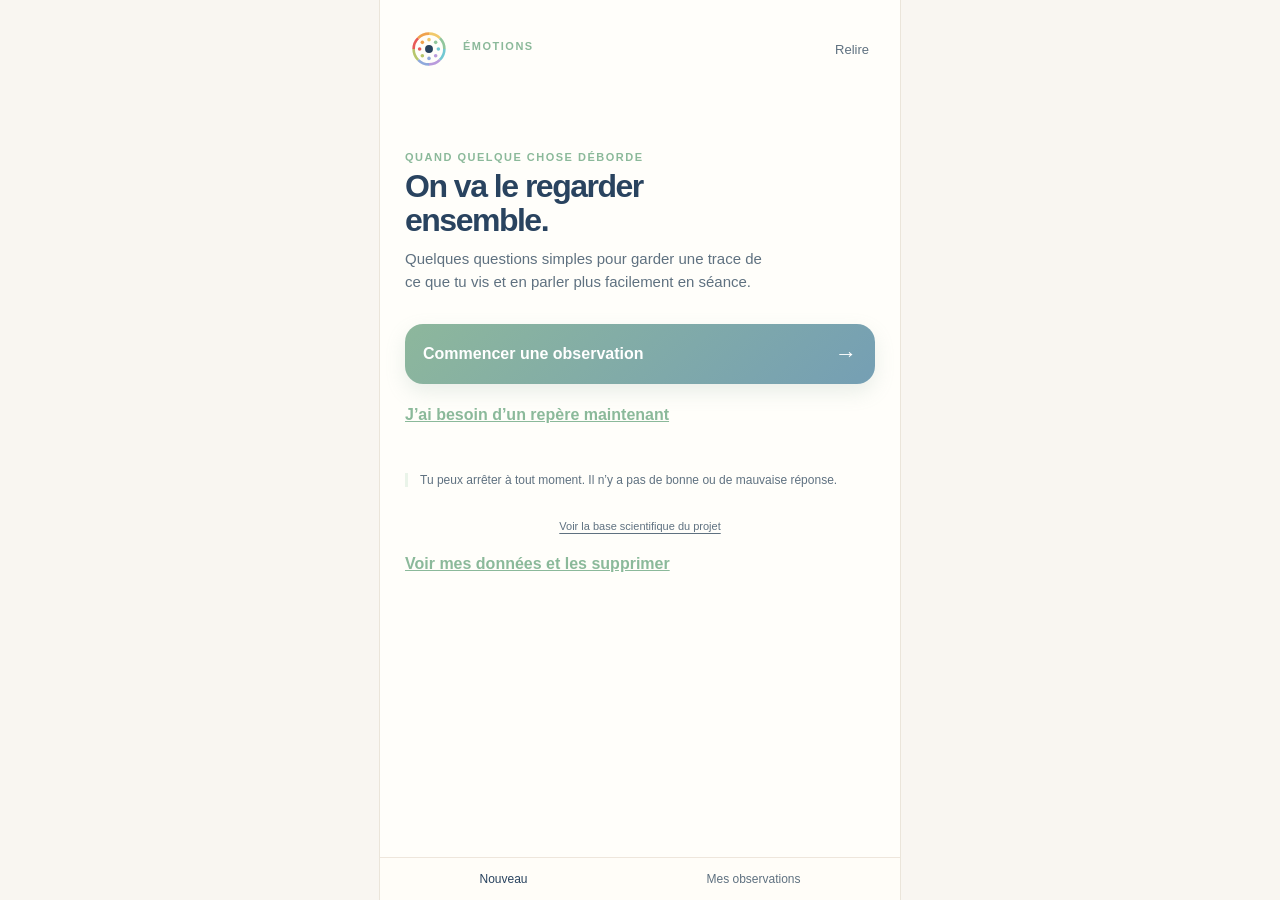
==== commit dda39b1e: "Use eight-emotion logo in simulator" ====
--- a/index.html
+++ b/index.html
@@ -1,5 +1,5 @@
-<!doctype html><html lang="fr"><head><meta charset="utf-8"><meta name="viewport" content="width=device-width,initial-scale=1"><meta name="theme-color" content="#f4f1ea"><title>Émotions</title><link rel="stylesheet" href="style.css"></head><body><main class="app">
-<header><div class="brand-lockup"><img class="brand-logo" src="assets/logo-emotions.svg" alt="Logo Émotions"><div><p class="overline">ÉMOTIONS</p><h1>Mon repère</h1></div></div><button id="historyButton" class="quiet">Relire</button></header>
+<!doctype html><html lang="fr"><head><meta charset="utf-8"><meta name="viewport" content="width=device-width,initial-scale=1"><meta name="theme-color" content="#29435f"><meta name="apple-mobile-web-app-title" content="Émotions"><meta name="apple-mobile-web-app-capable" content="yes"><title>Émotions</title><link rel="icon" type="image/svg+xml" href="assets/app-icon-emotions.svg"><link rel="apple-touch-icon" href="assets/app-icon-emotions.png"><link rel="stylesheet" href="style.css"></head><body><main class="app">
+<header><div class="brand-lockup"><img class="brand-logo" src="assets/app-icon-emotions.svg" alt="Logo Émotions"><div><p class="overline">ÉMOTIONS</p><h1>Mon repère</h1></div></div><button id="historyButton" class="quiet">Relire</button></header>
 <section id="start" class="screen active"><div class="welcome"><p class="overline">QUAND QUELQUE CHOSE DÉBORDE</p><h2>On va le regarder<br>ensemble.</h2><p>Quelques questions simples pour garder une trace de ce que tu vis et en parler plus facilement en séance.</p><button id="startButton" class="main-action">Commencer une observation <span>→</span></button></div><button id="toolsButton" class="text-link">J’ai besoin d’un repère maintenant</button><div class="safety">Tu peux arrêter à tout moment. Il n’y a pas de bonne ou de mauvaise réponse.</div><button id="scienceButton" class="science-footer-link">Voir la base scientifique du projet</button></section>
 <section id="observe" class="screen"><button id="observeBack" class="back-inline">← Accueil</button><div class="progress"><span class="active"></span><span></span><span></span></div><p class="step">ÉTAPE 1 SUR 3</p><h2>Qu’est-ce qui<br>se passe en toi ?</h2><p class="hint">Touche l’état qui se rapproche le plus de ton ressenti.</p><div id="emotionChoices" class="emotion-choices"></div><div class="intensity-block"><div class="intensity-title">Quelle intensité ? <strong><span id="levelValue">5</span>/10</strong></div><div class="quick-levels"><button type="button" data-level="3">Faible</button><button type="button" data-level="5" class="active">Moyenne</button><button type="button" data-level="8">Forte</button></div><input id="level" aria-label="Intensité de 0 à 10" type="range" min="0" max="10" value="5"></div><button id="toUnderstand" class="main-action" disabled>Choisis une émotion <span>→</span></button></section>
 <section id="understand" class="screen"><button id="understandBack" class="back-inline">← Émotion</button><div class="progress"><span class="active"></span><span class="active"></span><span></span></div><p class="step">ÉTAPE 2 SUR 3</p><h2>Qu’est-ce que<br>cela raconte ?</h2><p class="hint">Quelques mots suffisent. Les aides s’adaptent à l’état choisi.</p><label class="field">Ce qui s’est passé<textarea id="situation" placeholder="La situation, le moment..."></textarea><div class="quick-prompts"><button type="button" data-fill="situation" data-text="C’était avec…">Avec qui ?</button><button type="button" data-fill="situation" data-text="C’était quand…">Quand ?</button><button type="button" data-fill="situation" data-text="Ce qui a déclenché…">Déclencheur</button></div></label><label class="field">Ce que j’ai pensé<textarea id="thoughts" placeholder="Mes pensées, mes images..."></textarea><div class="quick-prompts"><button type="button" data-fill="thoughts" data-text="Je me suis dit…">Je me suis dit…</button><button type="button" data-fill="thoughts" data-text="J’ai eu peur que…">J’ai eu peur que…</button></div></label><div class="field body-field"><span><strong>Ce que j’ai remarqué dans mon corps</strong> <small>(facultatif)</small></span><p class="field-hint">Un signe peut apparaître avant que l’émotion déborde.</p><div id="bodySigns" class="choice-chips"></div></div><label class="field">Ce dont j’avais peut-être besoin<textarea id="need" placeholder="Sécurité, respect, repos, aide..."></textarea><div class="quick-prompts"><button type="button" data-fill="need" data-text="J’aurais eu besoin de…">J’aurais eu besoin de…</button><button type="button" data-fill="need" data-text="Une pause / du calme">Pause ou calme</button></div></label><button id="toAfter" class="main-action">Continuer <span>→</span></button></section>
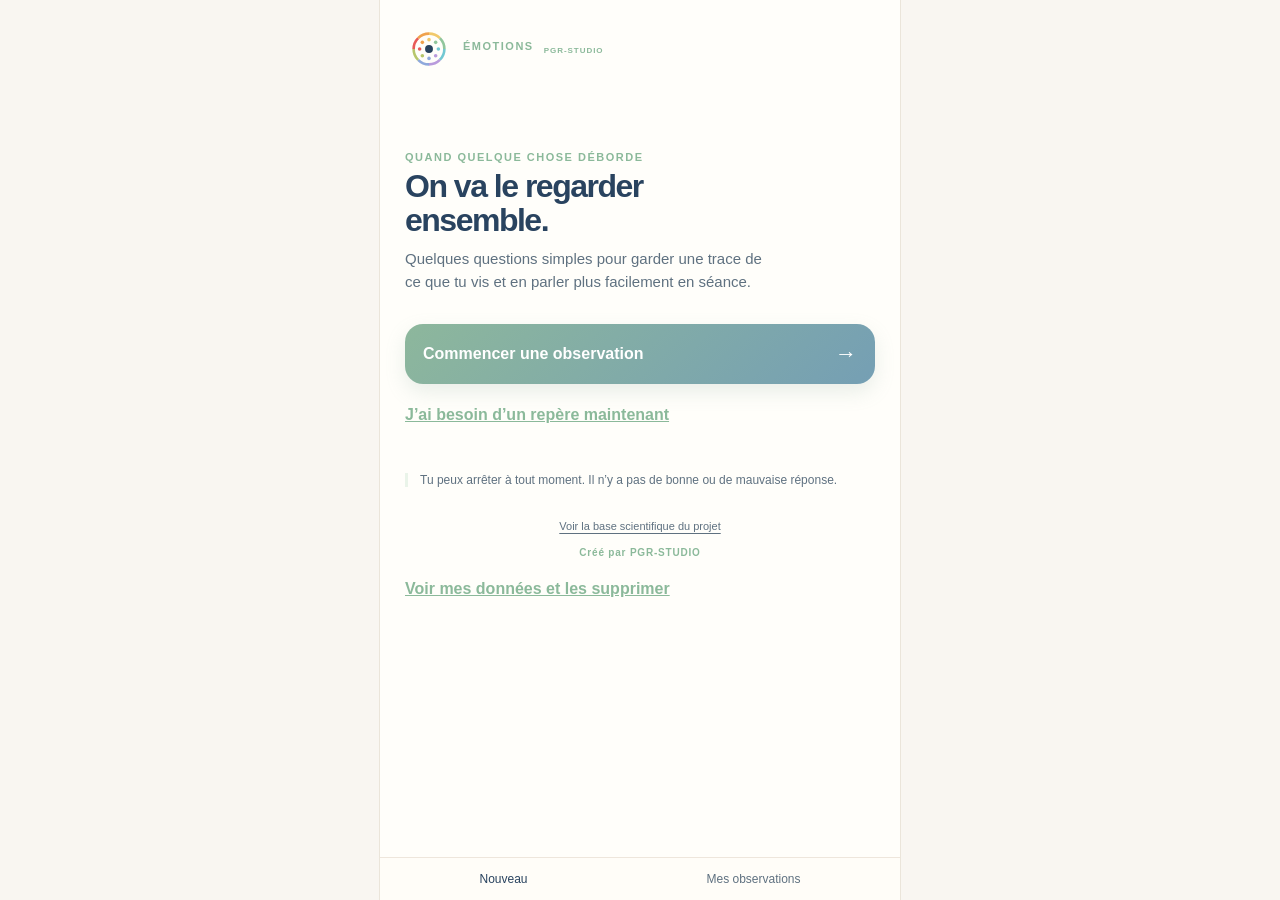
==== commit 751d55ba: "Publish current Emotion app at Pages root" ====
--- a/index.html
+++ b/index.html
@@ -1,4 +1,4 @@
-<!doctype html><html lang="fr"><head><meta charset="utf-8"><meta name="viewport" content="width=device-width,initial-scale=1"><meta name="theme-color" content="#29435f"><meta name="apple-mobile-web-app-title" content="Émotions"><meta name="apple-mobile-web-app-capable" content="yes"><title>Émotions</title><link rel="icon" type="image/svg+xml" href="assets/app-icon-emotions.svg"><link rel="apple-touch-icon" href="assets/app-icon-emotions.png"><link rel="stylesheet" href="style.css"></head><body><main class="app">
+<!doctype html><html lang="fr"><head><meta charset="utf-8"><meta name="viewport" content="width=device-width,initial-scale=1"><meta name="theme-color" content="#29435f"><meta name="apple-mobile-web-app-title" content="Émotions"><meta name="apple-mobile-web-app-capable" content="yes"><title>Émotions</title><link rel="icon" type="image/svg+xml" href="assets/app-icon-emotions.svg"><link rel="apple-touch-icon" href="assets/app-icon-emotions.png"><link rel="stylesheet" href="style.css?v=ios-zoom-2"></head><body><main class="app">
 <header><div class="brand-lockup"><img class="brand-logo" src="assets/app-icon-emotions.svg" alt="Logo Émotions"><div><p class="overline">ÉMOTIONS</p><h1>Mon repère</h1></div></div><button id="historyButton" class="quiet">Relire</button></header>
 <section id="start" class="screen active"><div class="welcome"><p class="overline">QUAND QUELQUE CHOSE DÉBORDE</p><h2>On va le regarder<br>ensemble.</h2><p>Quelques questions simples pour garder une trace de ce que tu vis et en parler plus facilement en séance.</p><button id="startButton" class="main-action">Commencer une observation <span>→</span></button></div><button id="toolsButton" class="text-link">J’ai besoin d’un repère maintenant</button><div class="safety">Tu peux arrêter à tout moment. Il n’y a pas de bonne ou de mauvaise réponse.</div><button id="scienceButton" class="science-footer-link">Voir la base scientifique du projet</button></section>
 <section id="observe" class="screen"><button id="observeBack" class="back-inline">← Accueil</button><div class="progress"><span class="active"></span><span></span><span></span></div><p class="step">ÉTAPE 1 SUR 3</p><h2>Qu’est-ce qui<br>se passe en toi ?</h2><p class="hint">Touche l’état qui se rapproche le plus de ton ressenti.</p><div id="emotionChoices" class="emotion-choices"></div><div class="intensity-block"><div class="intensity-title">Quelle intensité ? <strong><span id="levelValue">5</span>/10</strong></div><div class="quick-levels"><button type="button" data-level="3">Faible</button><button type="button" data-level="5" class="active">Moyenne</button><button type="button" data-level="8">Forte</button></div><input id="level" aria-label="Intensité de 0 à 10" type="range" min="0" max="10" value="5"></div><button id="toUnderstand" class="main-action" disabled>Choisis une émotion <span>→</span></button></section>
@@ -8,4 +8,4 @@
 <section id="history" class="screen"><button id="backButton" class="back">← Retour</button><p class="overline">MA MÉMOIRE</p><h2>Ce que j’ai<br>gardé</h2><div id="historyList"></div><button id="downloadButton" class="secondary-action">Préparer le résumé de ma séance</button><button id="clearButton" class="secondary-action">Effacer mes observations</button></section>
 <section id="science" class="screen"><button id="scienceBack" class="back">← Retour</button><p class="overline">BASE SCIENTIFIQUE</p><h2>Pourquoi cette app<br>est construite ainsi</h2><p class="hint">Cette base n’est pas un diagnostic. Elle explique les principes scientifiques utilisés pour guider l’observation, la mise en mots et les exercices courts.</p><div class="science-grid"><article class="science-card"><b>1 · Observer l’émotion</b><p>Une émotion peut être comprise comme une réponse brève à une situation importante pour la personne. Elle implique l’attention, le corps, l’expérience subjective et une tendance à agir.</p><small>Références : Scherer, 2005 ; Gross, 1998.</small></article><article class="science-card"><b>2 · Nommer ce qui est vécu</b><p>Mettre des mots sur une émotion peut aider à prendre du recul et à réduire la fusion avec la réaction immédiate. L’effet varie selon les personnes et le contexte.</p><small>Références : Lieberman et al., 2007 ; Torre & Lieberman, 2018.</small></article><article class="science-card"><b>3 · Relier situation, pensées, corps et besoin</b><p>Le parcours reprend une logique utilisée en thérapies cognitives et comportementales : distinguer déclencheur, interprétations, sensations, impulsions et conséquences pour mieux choisir la suite.</p><small>Références : Beck, 2011 ; Greenberger & Padesky, 2016.</small></article><article class="science-card"><b>4 · Créer un délai avant d’agir</b><p>Quand l’intensité monte, une courte pause peut aider à diminuer les comportements impulsifs et à retrouver une marge de choix.</p><small>Références : Gross, 2015 ; Linehan, 2015.</small></article><article class="science-card"><b>5 · Revenir au présent</b><p>Les exercices d’ancrage orientent l’attention vers des repères concrets du présent. Ils peuvent soutenir la régulation émotionnelle sans chercher à supprimer l’émotion.</p><small>Références : Kabat-Zinn, 1990 ; Khoury et al., 2015.</small></article><article class="science-card"><b>6 · Respiration et apaisement physiologique</b><p>Des expirations lentes ou une respiration régulière peuvent influencer l’activation autonome. L’application propose des exercices courts, à arrêter si le malaise augmente.</p><small>Références : Zaccaro et al., 2018 ; Lehrer & Gevirtz, 2014.</small></article></div><div class="science-caution"><b>Limites et sécurité</b><p>Cette application sert de support d’auto-observation et de préparation de séance. Elle ne remplace pas un professionnel, ne pose pas de diagnostic et ne doit pas être utilisée en situation de danger immédiat. En cas de risque pour soi ou autrui, il faut contacter les services d’urgence ou une personne de confiance.</p></div><details class="references"><summary>Références principales</summary><ul><li>Beck, J. S. (2011). <em>Cognitive Behavior Therapy: Basics and Beyond</em>.</li><li>Greenberger, D., & Padesky, C. A. (2016). <em>Mind Over Mood</em>.</li><li>Gross, J. J. (1998). The emerging field of emotion regulation. <em>Review of General Psychology</em>.</li><li>Gross, J. J. (2015). Emotion regulation: Current status and future prospects. <em>Psychological Inquiry</em>.</li><li>Kabat-Zinn, J. (1990). <em>Full Catastrophe Living</em>.</li><li>Khoury, B. et al. (2015). Mindfulness-based therapy: A comprehensive meta-analysis. <em>Clinical Psychology Review</em>.</li><li>Lehrer, P., & Gevirtz, R. (2014). Heart rate variability biofeedback. <em>Frontiers in Psychology</em>.</li><li>Lieberman, M. D. et al. (2007). Putting feelings into words. <em>Psychological Science</em>.</li><li>Linehan, M. M. (2015). <em>DBT Skills Training Manual</em>.</li><li>Scherer, K. R. (2005). What are emotions? <em>Social Science Information</em>.</li><li>Torre, J. B., & Lieberman, M. D. (2018). Putting feelings into words. <em>Emotion Review</em>.</li><li>Zaccaro, A. et al. (2018). How breath-control can change your life. <em>Frontiers in Human Neuroscience</em>.</li></ul></details></section>
 <section id="tools" class="screen"><button id="toolsBack" class="back">← Retour</button><p class="overline">UN REPÈRE MAINTENANT</p><h2>Choisir un repère<br>pour maintenant.</h2><p id="toolRecommendation" class="tool-recommendation">Une seule action suffit. Choisis ce qui semble possible, puis arrête si le malaise augmente.</p><div class="tool-card tool-card-primary"><b>Revenir à soi · 3–2–1</b><p>Pose les pieds au sol. Regarde 3 choses, écoute 2 sons et repère 1 sensation dans ton corps.</p><button type="button" class="tool-step">Commencer par 3–2–1</button></div><div id="toolsExerciseList" class="tools-exercise-list" aria-live="polite"></div><div class="tool-card"><b>Mettre des mots</b><p>Complète doucement : « Je ressens ___ parce que ___. Mon besoin maintenant est ___. »</p></div><p class="small-note">Ces repères peuvent créer un délai avant la réaction. Ils ne remplacent pas un accompagnement professionnel.</p></section>
-<nav><button data-nav="start">Nouveau</button><button data-nav="history">Mes observations</button></nav></main><script src="app.js"></script></body></html>
+<nav><button data-nav="start">Nouveau</button><button data-nav="history">Mes observations</button></nav></main><script src="app.js?v=3930018"></script></body></html>
--- a/style.css
+++ b/style.css
@@ -22,6 +22,8 @@
 .wheel-panel{overflow:hidden}.plutchik-wheel,.plutchik-image,.wheel-select-label{display:none}.interactive-wheel-wrap{width:100%;max-width:360px;margin:8px auto 14px;border-radius:50%;background:#fffefa;box-shadow:0 10px 24px #29435f12}.interactive-wheel{display:block;width:100%;height:auto}.interactive-sector{cursor:pointer;stroke:#fffefa;stroke-width:2;transition:filter .18s ease,stroke-width .18s ease}.interactive-sector:hover,.interactive-sector.selected{stroke:#29435f;stroke-width:4;filter:saturate(1.1) brightness(.96)}.wheel-center{fill:#fffefa;stroke:#eee6dc;stroke-width:2}.wheel-label{fill:#29435f;font:800 10px Arial,sans-serif;text-anchor:middle;dominant-baseline:middle;pointer-events:none}.wheel-legend{display:grid;grid-template-columns:repeat(2,minmax(0,1fr));gap:8px 12px;margin:4px 0 14px}.wheel-legend span{display:flex;align-items:center;gap:7px;font-size:12px;color:var(--ink);font-weight:700}.wheel-legend i{width:12px;height:12px;border-radius:50%;flex:0 0 12px}.wheel-credit{font-size:11px!important;line-height:1.35;margin-top:14px!important;color:var(--muted)}
 .wheel-label-path{fill:none;stroke:none}.wheel-arc-label{fill:#29435f;font:800 8px Arial,sans-serif;text-anchor:middle;letter-spacing:.1px;pointer-events:none}
 #observe.wheel-mode #emotionChoices{display:none}#observe.wheel-mode #unknownButton{display:none}#observe.wheel-mode #wheelPanel{margin-top:10px}.interactive-sector{stroke:#fffefa;stroke-width:2;stroke-linejoin:round;vector-effect:non-scaling-stroke}.wheel-selection-outline{fill:none;stroke:#41627d;stroke-width:4;stroke-linejoin:round;stroke-linecap:round;vector-effect:non-scaling-stroke;pointer-events:none}
+#observe .emotion[data-emotion="urge"]{white-space:normal;line-height:1.1}
+.urge-type-block{margin-top:13px;padding-top:12px;border-top:1px solid #dbe8df}.urge-type-block>b{display:block;font-size:12px;color:var(--ink);margin-bottom:8px}.urge-type-grid{display:grid;grid-template-columns:repeat(2,minmax(0,1fr));gap:7px}.urge-type-choice{border:1px solid #dbe8df;border-radius:12px;background:#fffefa;color:var(--muted);padding:9px 10px;font-size:12px;font-weight:700;text-align:left}.urge-type-choice.selected{border:3px solid #6f9f7a;background:#cfe8d3;color:var(--ink);padding:7px 8px;box-shadow:0 0 0 2px #e6f3e7}.urge-selected{margin-top:9px!important;color:var(--ink)!important;font-size:12px!important}.urge-safety-note{margin-top:11px!important;padding:9px 10px;border-left:4px solid #d58a4a;border-radius:0 10px 10px 0;background:#fff5e8;color:#5e351d!important;font-size:12px!important;line-height:1.4!important}
 #wheelPanel .interactive-wheel-wrap{max-width:360px;margin:2px auto 10px;overflow:hidden;aspect-ratio:1/1}#wheelPanel .interactive-wheel{transform:none;transform-origin:center}.wheel-selection-outline{display:none}.wheel-selection-halo{fill:none;stroke:#fffefa;stroke-width:7;stroke-linejoin:round;stroke-linecap:round;vector-effect:non-scaling-stroke;pointer-events:none}.wheel-selection-overlay{fill:none;stroke-width:3;stroke-linejoin:round;stroke-linecap:round;vector-effect:non-scaling-stroke;pointer-events:none}.wheel-arc-label-0{font-size:6px}.wheel-arc-label-1{font-size:7.5px}.wheel-arc-label-2{font-size:6.5px}
 #understand .quick-prompts{display:flex;flex-wrap:wrap;gap:6px;margin-top:2px}.quick-prompts button{border:1px solid var(--line);border-radius:999px;background:#fbfaf6;color:var(--muted);padding:7px 10px;font-size:12px;font-weight:700}.quick-prompts button:hover{border-color:var(--accent);color:var(--ink)}#understand .field textarea{min-height:72px}
 .body-field{padding:14px;border:1px solid #dbe8dc;border-radius:18px;background:#f8fbf5}.body-field>span{font-size:15px}.field-hint{font-size:12px;color:var(--muted);margin:4px 0 10px!important}.body-field .choice-chips{gap:7px}.body-field .choice-chip{background:#fffefa;border-color:#cfe0d1;padding:9px 11px}.body-field .choice-chip.selected{background:#e4f1e3;border-color:var(--accent);color:var(--ink);box-shadow:0 0 0 2px #e4f1e3}
@@ -40,6 +42,8 @@
 .emotion-insight{display:none;border:1px solid #dbe8df;border-radius:18px;background:linear-gradient(135deg,#f8fbf5,#fffefa);padding:15px;margin:18px 0}.emotion-insight.show{display:block}.insight-heading{display:flex;align-items:center;justify-content:space-between;margin-bottom:8px}.insight-kicker{font-size:10px;letter-spacing:1.4px;color:var(--accent);font-weight:800}.insight-intensity{font-size:13px;color:var(--accent);font-weight:800}.emotion-insight h3{font-size:18px;margin:0 0 7px}.emotion-insight p{color:var(--muted);font-size:13px;line-height:1.48;margin:0}.emotion-insight small{display:block;color:var(--muted);font-size:11px;line-height:1.4;margin-top:11px}.insight-needs{margin-top:12px}.insight-needs b{font-size:12px}.insight-needs>div{display:flex;flex-wrap:wrap;gap:6px;margin-top:7px}.insight-needs span{border-radius:999px;background:#eaf4e9;color:var(--ink);padding:6px 9px;font-size:11px;font-weight:700}
 .science-fallback-note{margin:.8rem 0!important;padding:.8rem 1rem;border-radius:14px;background:#eef7f3;color:#285a4b!important;line-height:1.45}
 .science-footer-link{display:block;margin:32px auto 0;border:0;background:none;color:var(--muted);font-size:11px;text-decoration:underline;text-underline-offset:3px}
+.creator-credit{margin:14px 0 0;text-align:center;color:var(--accent);font-size:10px;font-weight:800;letter-spacing:.08em}
+.brand-lockup{position:relative;cursor:pointer}.creator-header{display:block;margin-top:2px;color:var(--accent);font-size:8px;font-weight:800;letter-spacing:.12em}
 .wheel-extra-emotions{display:grid;gap:8px;margin:14px 0;padding:12px;border:1px solid var(--line);border-radius:14px;background:#fbfaf6;color:var(--muted);font-size:12px}.wheel-extra-emotions>div{display:flex;flex-wrap:wrap;gap:6px}.extra-emotion{border:1px solid var(--line);border-radius:999px;background:#fff;color:var(--ink);padding:7px 9px;font-size:11px}.extra-emotion.selected{border-color:var(--accent);background:var(--accent-soft);font-weight:700}
 .emotion-context{display:none;margin:16px 0;padding:14px 15px;border-left:4px solid var(--accent);border-radius:0 16px 16px 0;background:#f3f8f1;color:var(--ink);line-height:1.45}.emotion-context.show{display:grid;gap:6px}.emotion-context b{font-size:14px}.emotion-context p{font-size:13px;margin:0}.emotion-context small{color:var(--muted);font-size:11px;line-height:1.4}
 .tools-exercise-list{display:grid;gap:9px;margin-top:22px}.tools-section-label{margin-top:5px}.tool-exercise-card{margin:0}.tool-exercise-card summary{display:flex;align-items:center;justify-content:space-between;cursor:pointer;list-style:none}.tool-exercise-card summary::-webkit-details-marker{display:none}.tool-exercise-card summary:after{content:'+';font-size:20px;color:var(--accent)}.tool-exercise-card[open] summary:after{content:'−'}.tool-exercise-card summary span{display:grid;gap:4px}.tool-exercise-card summary small{color:var(--muted);font-size:11px;font-weight:400}.tool-exercise-card>p,.tool-exercise-card>ol{color:var(--muted);font-size:12px;line-height:1.45}.tool-exercise-card>p:first-of-type{margin-top:12px}.tool-exercise-card>ol{padding-left:20px}.tool-exercise-card li{margin:5px 0}.tool-caution{border-left:3px solid var(--warm);padding-left:8px;color:var(--ink)!important}
@@ -113,6 +117,8 @@
 #exerciseResult .exercise-result-choice>div{display:grid;grid-template-columns:repeat(3,minmax(0,1fr));gap:8px}
 #exerciseResult .exercise-result-choice button{width:100%;min-width:0;font-size:13px;padding:11px 5px;white-space:nowrap}
 #exerciseResult .exercise-result-meaning{font-size:14px;line-height:1.4}
+.exercise-orb{transition:transform .3s ease}.animation-grounding{animation:groundingPulse 4s ease-in-out infinite}.animation-grounding::before{animation:groundingDots 8s linear infinite}.animation-relax{animation:relaxPulse 6s ease-in-out infinite}.animation-relax::before{animation:relaxRing 6s ease-in-out infinite}.animation-mindful{animation:mindfulFloat 5s ease-in-out infinite}.animation-mindful::before{animation:mindfulRing 5s ease-out infinite}.animation-steps{border-radius:22px;animation:stepShift 8s steps(4,end) infinite}.animation-steps::before{border-radius:18px;animation:stepBorder 8s steps(4,end) infinite}.animation-activate{animation:activateRise 5s ease-in-out infinite}.animation-activate::before{animation:activateRing 5s ease-out infinite}.animation-compassion{animation:compassionGlow 4s ease-in-out infinite}.animation-compassion::before{animation:compassionRing 4s ease-in-out infinite}.animation-delay{animation:delayHold 8s ease-in-out infinite}.animation-delay::before{animation:delayRing 8s ease-out infinite}.animation-journal{animation:journalWrite 3s ease-in-out infinite}.animation-journal::after{content:'✎';display:block;position:absolute;right:-8px;bottom:-4px;font-size:24px;color:var(--exercise-dark);animation:writeMark 3s ease-in-out infinite}.animation-needs{animation:needsOrbit 6s linear infinite}.animation-needs::before{animation:needsRing 6s linear infinite}@keyframes groundingPulse{0%,100%{transform:scale(.9)}50%{transform:scale(1)}}@keyframes groundingDots{0%{transform:scale(.7);opacity:.5}50%{transform:scale(1.1);opacity:.2}100%{transform:scale(.7);opacity:.5}}@keyframes relaxPulse{0%,100%{transform:scale(1)}50%{transform:scale(.86)}}@keyframes relaxRing{0%,100%{transform:scale(.8);opacity:.15}50%{transform:scale(1.15);opacity:.5}}@keyframes mindfulFloat{0%,100%{transform:translateY(3px)}50%{transform:translateY(-7px)}}@keyframes mindfulRing{0%{transform:scale(.8);opacity:.4}100%{transform:scale(1.8);opacity:0}}@keyframes stepShift{0%,20%{transform:translateX(-8px)}25%,45%{transform:translateX(8px)}50%,70%{transform:translateY(-8px)}75%,100%{transform:translateY(0)}}@keyframes stepBorder{0%,24%{transform:translateX(-4px)}25%,49%{transform:translateX(4px)}50%,74%{transform:translateY(-4px)}75%,100%{transform:translateY(0)}}@keyframes activateRise{0%,100%{transform:translateY(7px) scale(.92)}50%{transform:translateY(-7px) scale(1)}}@keyframes activateRing{0%{transform:scale(.6);opacity:.5}100%{transform:scale(1.7);opacity:0}}@keyframes compassionGlow{0%,100%{box-shadow:0 0 0 8px #ffffff44,0 0 0 #fff}50%{box-shadow:0 0 0 15px #ffffff55,0 0 24px #fff8}}@keyframes compassionRing{0%,100%{transform:scale(.8);opacity:.2}50%{transform:scale(1.1);opacity:.5}}@keyframes delayHold{0%,70%{transform:scale(1)}80%{transform:scale(.94)}100%{transform:scale(1)}}@keyframes delayRing{0%,70%{transform:scale(.8);opacity:.25}80%{transform:scale(1.05);opacity:.55}100%{transform:scale(1.3);opacity:0}}@keyframes journalWrite{0%,100%{transform:rotate(-2deg)}50%{transform:rotate(2deg)}}@keyframes writeMark{0%,100%{transform:translate(0,0);opacity:.5}50%{transform:translate(5px,-4px);opacity:1}}@keyframes needsOrbit{to{transform:rotate(360deg)}}@keyframes needsRing{to{transform:rotate(-360deg)}}
+.second-exercise-prompt{margin-top:18px;padding:14px;border:1px solid #dbe8df;border-radius:16px;background:#f4faf5;color:var(--ink);font-size:14px;line-height:1.45}.second-exercise-prompt p{margin:6px 0;color:var(--muted)}.second-exercise-prompt .secondary-action{background:#fffefa}
 #exerciseResult .main-action{margin-top:24px}
 @keyframes exerciseDarkFade{0%{opacity:.3;transform:translate(-50%,-50%) scale(.34)}45%{opacity:.16}100%{opacity:.03;transform:translate(-50%,-50%) scale(1.55)}}@keyframes exerciseLighten{0%{opacity:0;transform:translate(-50%,-50%) scale(.42)}45%{opacity:.18}100%{opacity:.7;transform:translate(-50%,-50%) scale(1.22)}}@keyframes timerColorFade{0%{background-color:var(--exercise-dark)}100%{background-color:var(--exercise-light)}}@keyframes timerTextFade{0%{color:#fffefa}100%{color:var(--ink)}}
 @media(prefers-reduced-motion: reduce){#exerciseRun.exercise-theme-active::before{animation:none;opacity:.08}#exerciseRun.exercise-theme-active::after{animation:none;opacity:.7}#exerciseRun.exercise-theme-active .timer-orb,#exerciseRun.exercise-theme-active .breath-orb{animation:none;background:var(--exercise-light)}#exerciseRun.exercise-theme-active .timer-orb::before,#exerciseRun.exercise-theme-active .timer-orb::after{animation:none}#exerciseRun.exercise-theme-active .timer-orb span{animation:none;color:var(--ink)}}
@@ -214,7 +220,8 @@
 #sense .body-field .choice-chip{min-width:0;border-color:#e1e9df;background:#fffefa;text-align:left;line-height:1.2}
 #sense .body-field .body-other-choice{border-style:dashed;color:var(--muted)}
 #sense .body-field .body-other-field{grid-column:1 / -1;display:grid;gap:6px;margin-top:2px;color:var(--muted);font-size:11px;font-weight:700}
-#sense .body-field .body-other-field input{width:100%;border:1px solid #dbe8df;border-radius:12px;background:#fffefa;color:var(--ink);padding:10px 11px;font-size:13px}
+#sense .body-field .body-other-field input{width:100%;border:1px solid #dbe8df;border-radius:12px;background:#fffefa;color:var(--ink);padding:10px 11px;font-size:16px;-webkit-text-size-adjust:100%}
+#sense input,#sense textarea,#understand input,#understand textarea{font-size:16px!important;-webkit-text-size-adjust:100%}
 #sense .intensity-block{margin-top:20px}
 #sense .main-action{margin-top:20px}
 #sense .emotion-insight{display:none!important}
@@ -243,3 +250,4 @@
 #sense .body-field .choice-chip.selected{display:flex;align-items:center;justify-content:space-between;gap:8px;background:#cfe8d3!important;border:3px solid #6f9f7a!important;color:#29435f!important;font-weight:800;box-shadow:0 0 0 3px #e6f3e7,0 3px 0 #a9caae}
 #understand .body-field .choice-chip.selected::after,
 #sense .body-field .choice-chip.selected::after{content:'✓';color:#38734b;font-size:18px;line-height:1;font-weight:900}
+@media(prefers-reduced-motion: reduce){[class*="animation-"]{animation:none!important}[class*="animation-"]::before,[class*="animation-"]::after{animation:none!important}}
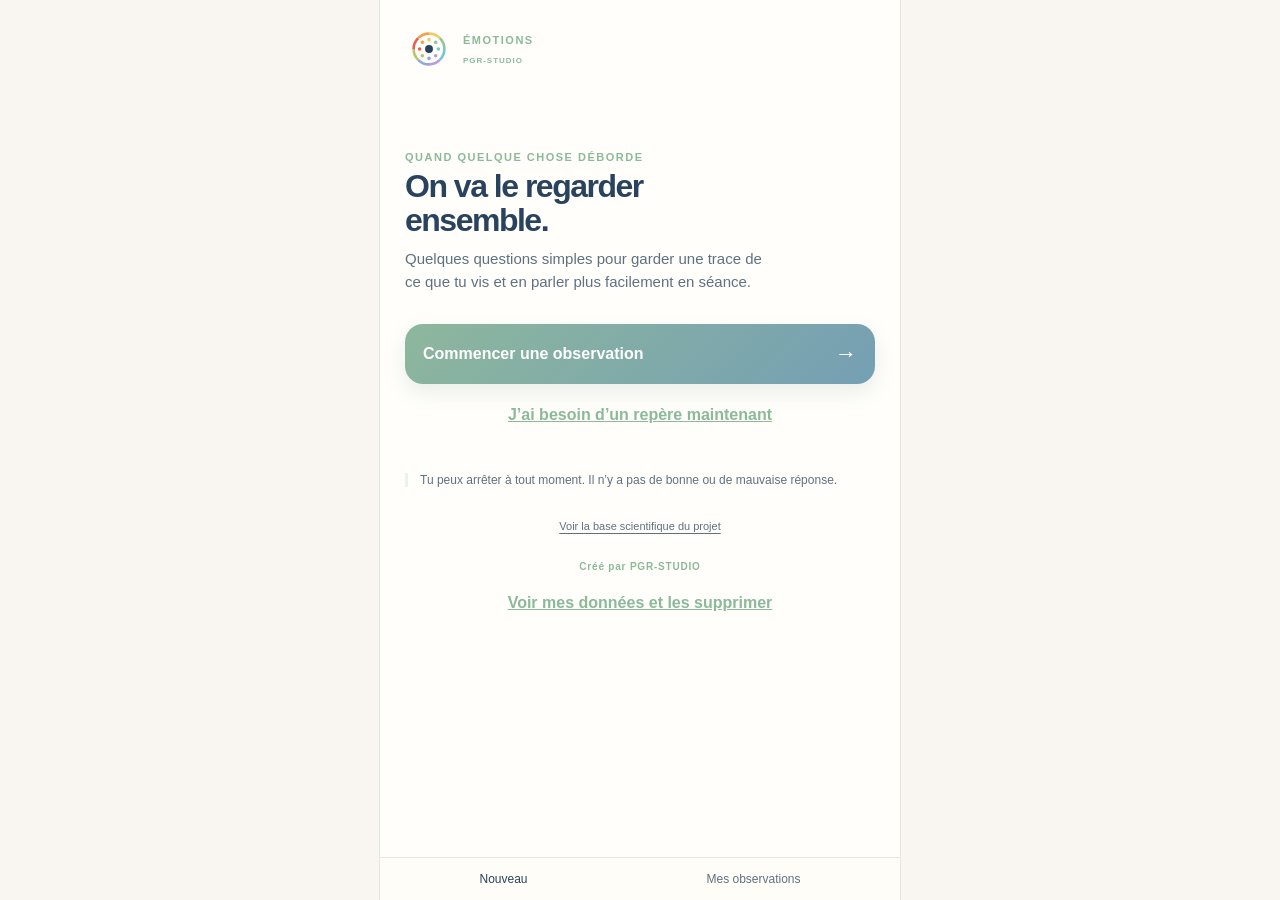
==== commit 85b42ce5: "Bust cached app script on Pages" ====
--- a/index.html
+++ b/index.html
@@ -8,4 +8,4 @@
 <section id="history" class="screen"><button id="backButton" class="back">← Retour</button><p class="overline">MA MÉMOIRE</p><h2>Ce que j’ai<br>gardé</h2><div id="historyList"></div><button id="downloadButton" class="secondary-action">Préparer le résumé de ma séance</button><button id="clearButton" class="secondary-action">Effacer mes observations</button></section>
 <section id="science" class="screen"><button id="scienceBack" class="back">← Retour</button><p class="overline">BASE SCIENTIFIQUE</p><h2>Pourquoi cette app<br>est construite ainsi</h2><p class="hint">Cette base n’est pas un diagnostic. Elle explique les principes scientifiques utilisés pour guider l’observation, la mise en mots et les exercices courts.</p><div class="science-grid"><article class="science-card"><b>1 · Observer l’émotion</b><p>Une émotion peut être comprise comme une réponse brève à une situation importante pour la personne. Elle implique l’attention, le corps, l’expérience subjective et une tendance à agir.</p><small>Références : Scherer, 2005 ; Gross, 1998.</small></article><article class="science-card"><b>2 · Nommer ce qui est vécu</b><p>Mettre des mots sur une émotion peut aider à prendre du recul et à réduire la fusion avec la réaction immédiate. L’effet varie selon les personnes et le contexte.</p><small>Références : Lieberman et al., 2007 ; Torre & Lieberman, 2018.</small></article><article class="science-card"><b>3 · Relier situation, pensées, corps et besoin</b><p>Le parcours reprend une logique utilisée en thérapies cognitives et comportementales : distinguer déclencheur, interprétations, sensations, impulsions et conséquences pour mieux choisir la suite.</p><small>Références : Beck, 2011 ; Greenberger & Padesky, 2016.</small></article><article class="science-card"><b>4 · Créer un délai avant d’agir</b><p>Quand l’intensité monte, une courte pause peut aider à diminuer les comportements impulsifs et à retrouver une marge de choix.</p><small>Références : Gross, 2015 ; Linehan, 2015.</small></article><article class="science-card"><b>5 · Revenir au présent</b><p>Les exercices d’ancrage orientent l’attention vers des repères concrets du présent. Ils peuvent soutenir la régulation émotionnelle sans chercher à supprimer l’émotion.</p><small>Références : Kabat-Zinn, 1990 ; Khoury et al., 2015.</small></article><article class="science-card"><b>6 · Respiration et apaisement physiologique</b><p>Des expirations lentes ou une respiration régulière peuvent influencer l’activation autonome. L’application propose des exercices courts, à arrêter si le malaise augmente.</p><small>Références : Zaccaro et al., 2018 ; Lehrer & Gevirtz, 2014.</small></article></div><div class="science-caution"><b>Limites et sécurité</b><p>Cette application sert de support d’auto-observation et de préparation de séance. Elle ne remplace pas un professionnel, ne pose pas de diagnostic et ne doit pas être utilisée en situation de danger immédiat. En cas de risque pour soi ou autrui, il faut contacter les services d’urgence ou une personne de confiance.</p></div><details class="references"><summary>Références principales</summary><ul><li>Beck, J. S. (2011). <em>Cognitive Behavior Therapy: Basics and Beyond</em>.</li><li>Greenberger, D., & Padesky, C. A. (2016). <em>Mind Over Mood</em>.</li><li>Gross, J. J. (1998). The emerging field of emotion regulation. <em>Review of General Psychology</em>.</li><li>Gross, J. J. (2015). Emotion regulation: Current status and future prospects. <em>Psychological Inquiry</em>.</li><li>Kabat-Zinn, J. (1990). <em>Full Catastrophe Living</em>.</li><li>Khoury, B. et al. (2015). Mindfulness-based therapy: A comprehensive meta-analysis. <em>Clinical Psychology Review</em>.</li><li>Lehrer, P., & Gevirtz, R. (2014). Heart rate variability biofeedback. <em>Frontiers in Psychology</em>.</li><li>Lieberman, M. D. et al. (2007). Putting feelings into words. <em>Psychological Science</em>.</li><li>Linehan, M. M. (2015). <em>DBT Skills Training Manual</em>.</li><li>Scherer, K. R. (2005). What are emotions? <em>Social Science Information</em>.</li><li>Torre, J. B., & Lieberman, M. D. (2018). Putting feelings into words. <em>Emotion Review</em>.</li><li>Zaccaro, A. et al. (2018). How breath-control can change your life. <em>Frontiers in Human Neuroscience</em>.</li></ul></details></section>
 <section id="tools" class="screen"><button id="toolsBack" class="back">← Retour</button><p class="overline">UN REPÈRE MAINTENANT</p><h2>Choisir un repère<br>pour maintenant.</h2><p id="toolRecommendation" class="tool-recommendation">Une seule action suffit. Choisis ce qui semble possible, puis arrête si le malaise augmente.</p><div class="tool-card tool-card-primary"><b>Revenir à soi · 3–2–1</b><p>Pose les pieds au sol. Regarde 3 choses, écoute 2 sons et repère 1 sensation dans ton corps.</p><button type="button" class="tool-step">Commencer par 3–2–1</button></div><div id="toolsExerciseList" class="tools-exercise-list" aria-live="polite"></div><div class="tool-card"><b>Mettre des mots</b><p>Complète doucement : « Je ressens ___ parce que ___. Mon besoin maintenant est ___. »</p></div><p class="small-note">Ces repères peuvent créer un délai avant la réaction. Ils ne remplacent pas un accompagnement professionnel.</p></section>
-<nav><button data-nav="start">Nouveau</button><button data-nav="history">Mes observations</button></nav></main><script src="app.js?v=3930018"></script></body></html>
+<nav><button data-nav="start">Nouveau</button><button data-nav="history">Mes observations</button></nav></main><script src="app.js?v=f8c780d"></script></body></html>
--- a/style.css
+++ b/style.css
@@ -42,8 +42,9 @@
 .emotion-insight{display:none;border:1px solid #dbe8df;border-radius:18px;background:linear-gradient(135deg,#f8fbf5,#fffefa);padding:15px;margin:18px 0}.emotion-insight.show{display:block}.insight-heading{display:flex;align-items:center;justify-content:space-between;margin-bottom:8px}.insight-kicker{font-size:10px;letter-spacing:1.4px;color:var(--accent);font-weight:800}.insight-intensity{font-size:13px;color:var(--accent);font-weight:800}.emotion-insight h3{font-size:18px;margin:0 0 7px}.emotion-insight p{color:var(--muted);font-size:13px;line-height:1.48;margin:0}.emotion-insight small{display:block;color:var(--muted);font-size:11px;line-height:1.4;margin-top:11px}.insight-needs{margin-top:12px}.insight-needs b{font-size:12px}.insight-needs>div{display:flex;flex-wrap:wrap;gap:6px;margin-top:7px}.insight-needs span{border-radius:999px;background:#eaf4e9;color:var(--ink);padding:6px 9px;font-size:11px;font-weight:700}
 .science-fallback-note{margin:.8rem 0!important;padding:.8rem 1rem;border-radius:14px;background:#eef7f3;color:#285a4b!important;line-height:1.45}
 .science-footer-link{display:block;margin:32px auto 0;border:0;background:none;color:var(--muted);font-size:11px;text-decoration:underline;text-underline-offset:3px}
-.creator-credit{margin:14px 0 0;text-align:center;color:var(--accent);font-size:10px;font-weight:800;letter-spacing:.08em}
-.brand-lockup{position:relative;cursor:pointer}.creator-header{display:block;margin-top:2px;color:var(--accent);font-size:8px;font-weight:800;letter-spacing:.12em}
+.screen#start.active{display:flex;flex-direction:column}.creator-credit{margin-top:auto;padding-top:28px;text-align:center;color:var(--accent);font-size:10px;font-weight:800;letter-spacing:.08em}
+.brand-lockup{position:relative;cursor:pointer}.brand-lockup>div{display:flex;flex-direction:column;align-items:flex-start}.creator-header{display:block;margin-top:3px;color:var(--accent);font-size:8px;font-weight:800;letter-spacing:.12em}
+header>#historyButton{display:none}
 .wheel-extra-emotions{display:grid;gap:8px;margin:14px 0;padding:12px;border:1px solid var(--line);border-radius:14px;background:#fbfaf6;color:var(--muted);font-size:12px}.wheel-extra-emotions>div{display:flex;flex-wrap:wrap;gap:6px}.extra-emotion{border:1px solid var(--line);border-radius:999px;background:#fff;color:var(--ink);padding:7px 9px;font-size:11px}.extra-emotion.selected{border-color:var(--accent);background:var(--accent-soft);font-weight:700}
 .emotion-context{display:none;margin:16px 0;padding:14px 15px;border-left:4px solid var(--accent);border-radius:0 16px 16px 0;background:#f3f8f1;color:var(--ink);line-height:1.45}.emotion-context.show{display:grid;gap:6px}.emotion-context b{font-size:14px}.emotion-context p{font-size:13px;margin:0}.emotion-context small{color:var(--muted);font-size:11px;line-height:1.4}
 .tools-exercise-list{display:grid;gap:9px;margin-top:22px}.tools-section-label{margin-top:5px}.tool-exercise-card{margin:0}.tool-exercise-card summary{display:flex;align-items:center;justify-content:space-between;cursor:pointer;list-style:none}.tool-exercise-card summary::-webkit-details-marker{display:none}.tool-exercise-card summary:after{content:'+';font-size:20px;color:var(--accent)}.tool-exercise-card[open] summary:after{content:'−'}.tool-exercise-card summary span{display:grid;gap:4px}.tool-exercise-card summary small{color:var(--muted);font-size:11px;font-weight:400}.tool-exercise-card>p,.tool-exercise-card>ol{color:var(--muted);font-size:12px;line-height:1.45}.tool-exercise-card>p:first-of-type{margin-top:12px}.tool-exercise-card>ol{padding-left:20px}.tool-exercise-card li{margin:5px 0}.tool-caution{border-left:3px solid var(--warm);padding-left:8px;color:var(--ink)!important}
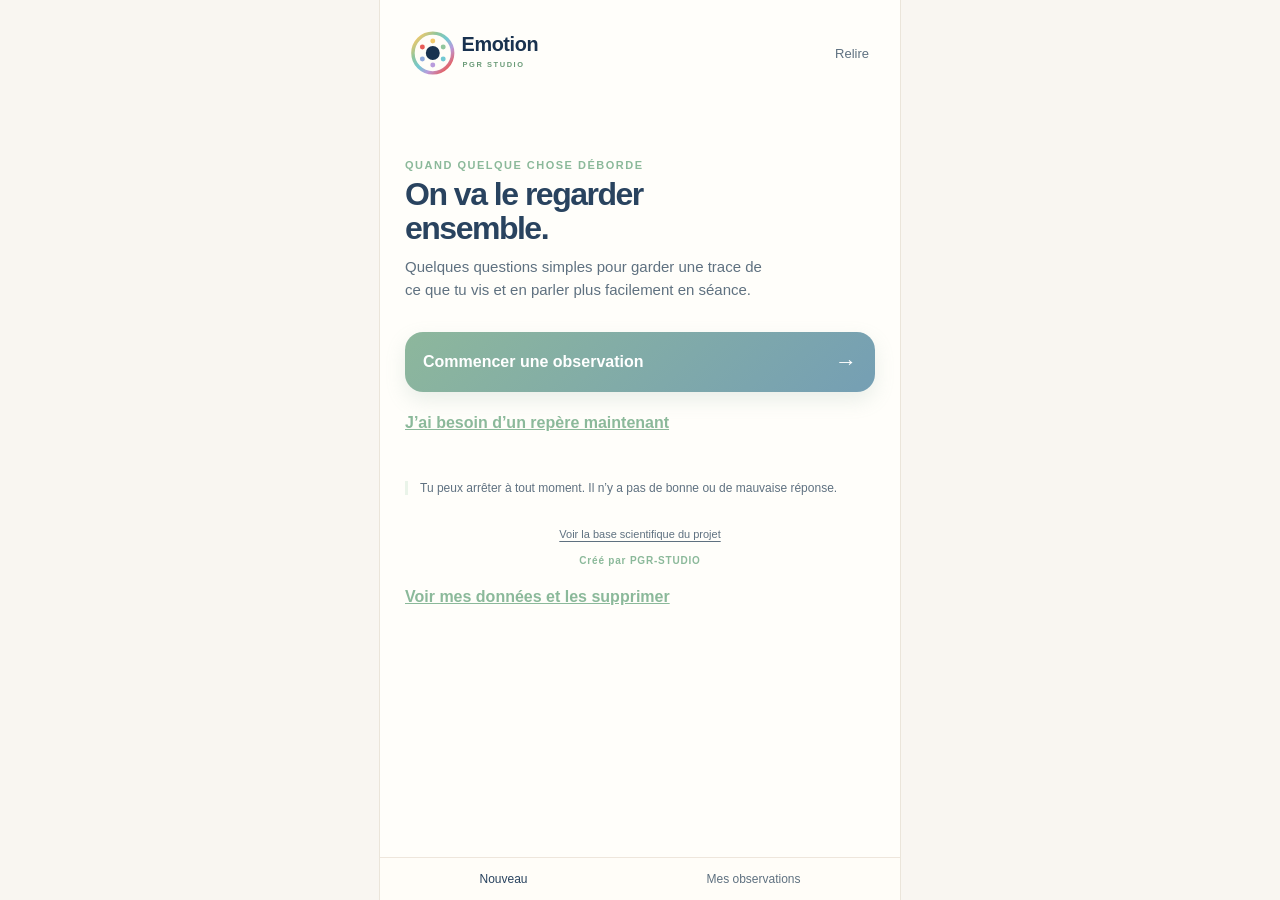
==== commit 83a0c4d4: "Use official Emotion logo" ====
--- a/index.html
+++ b/index.html
@@ -1,5 +1,5 @@
 <!doctype html><html lang="fr"><head><meta charset="utf-8"><meta name="viewport" content="width=device-width,initial-scale=1"><meta name="theme-color" content="#29435f"><meta name="apple-mobile-web-app-title" content="Émotions"><meta name="apple-mobile-web-app-capable" content="yes"><title>Émotions</title><link rel="icon" type="image/svg+xml" href="assets/app-icon-emotions.svg"><link rel="apple-touch-icon" href="assets/app-icon-emotions.png"><link rel="stylesheet" href="style.css?v=ios-zoom-2"></head><body><main class="app">
-<header><div class="brand-lockup"><img class="brand-logo" src="assets/app-icon-emotions.svg" alt="Logo Émotions"><div><p class="overline">ÉMOTIONS</p><h1>Mon repère</h1></div></div><button id="historyButton" class="quiet">Relire</button></header>
+<header><div class="brand-lockup"><img class="brand-logo brand-logo-official" src="assets/pgr-emotion-logo.svg" alt="Emotion — PGR Studio"></div><button id="historyButton" class="quiet">Relire</button></header>
 <section id="start" class="screen active"><div class="welcome"><p class="overline">QUAND QUELQUE CHOSE DÉBORDE</p><h2>On va le regarder<br>ensemble.</h2><p>Quelques questions simples pour garder une trace de ce que tu vis et en parler plus facilement en séance.</p><button id="startButton" class="main-action">Commencer une observation <span>→</span></button></div><button id="toolsButton" class="text-link">J’ai besoin d’un repère maintenant</button><div class="safety">Tu peux arrêter à tout moment. Il n’y a pas de bonne ou de mauvaise réponse.</div><button id="scienceButton" class="science-footer-link">Voir la base scientifique du projet</button></section>
 <section id="observe" class="screen"><button id="observeBack" class="back-inline">← Accueil</button><div class="progress"><span class="active"></span><span></span><span></span></div><p class="step">ÉTAPE 1 SUR 3</p><h2>Qu’est-ce qui<br>se passe en toi ?</h2><p class="hint">Touche l’état qui se rapproche le plus de ton ressenti.</p><div id="emotionChoices" class="emotion-choices"></div><div class="intensity-block"><div class="intensity-title">Quelle intensité ? <strong><span id="levelValue">5</span>/10</strong></div><div class="quick-levels"><button type="button" data-level="3">Faible</button><button type="button" data-level="5" class="active">Moyenne</button><button type="button" data-level="8">Forte</button></div><input id="level" aria-label="Intensité de 0 à 10" type="range" min="0" max="10" value="5"></div><button id="toUnderstand" class="main-action" disabled>Choisis une émotion <span>→</span></button></section>
 <section id="understand" class="screen"><button id="understandBack" class="back-inline">← Émotion</button><div class="progress"><span class="active"></span><span class="active"></span><span></span></div><p class="step">ÉTAPE 2 SUR 3</p><h2>Qu’est-ce que<br>cela raconte ?</h2><p class="hint">Quelques mots suffisent. Les aides s’adaptent à l’état choisi.</p><label class="field">Ce qui s’est passé<textarea id="situation" placeholder="La situation, le moment..."></textarea><div class="quick-prompts"><button type="button" data-fill="situation" data-text="C’était avec…">Avec qui ?</button><button type="button" data-fill="situation" data-text="C’était quand…">Quand ?</button><button type="button" data-fill="situation" data-text="Ce qui a déclenché…">Déclencheur</button></div></label><label class="field">Ce que j’ai pensé<textarea id="thoughts" placeholder="Mes pensées, mes images..."></textarea><div class="quick-prompts"><button type="button" data-fill="thoughts" data-text="Je me suis dit…">Je me suis dit…</button><button type="button" data-fill="thoughts" data-text="J’ai eu peur que…">J’ai eu peur que…</button></div></label><div class="field body-field"><span><strong>Ce que j’ai remarqué dans mon corps</strong> <small>(facultatif)</small></span><p class="field-hint">Un signe peut apparaître avant que l’émotion déborde.</p><div id="bodySigns" class="choice-chips"></div></div><label class="field">Ce dont j’avais peut-être besoin<textarea id="need" placeholder="Sécurité, respect, repos, aide..."></textarea><div class="quick-prompts"><button type="button" data-fill="need" data-text="J’aurais eu besoin de…">J’aurais eu besoin de…</button><button type="button" data-fill="need" data-text="Une pause / du calme">Pause ou calme</button></div></label><button id="toAfter" class="main-action">Continuer <span>→</span></button></section>
@@ -8,4 +8,4 @@
 <section id="history" class="screen"><button id="backButton" class="back">← Retour</button><p class="overline">MA MÉMOIRE</p><h2>Ce que j’ai<br>gardé</h2><div id="historyList"></div><button id="downloadButton" class="secondary-action">Préparer le résumé de ma séance</button><button id="clearButton" class="secondary-action">Effacer mes observations</button></section>
 <section id="science" class="screen"><button id="scienceBack" class="back">← Retour</button><p class="overline">BASE SCIENTIFIQUE</p><h2>Pourquoi cette app<br>est construite ainsi</h2><p class="hint">Cette base n’est pas un diagnostic. Elle explique les principes scientifiques utilisés pour guider l’observation, la mise en mots et les exercices courts.</p><div class="science-grid"><article class="science-card"><b>1 · Observer l’émotion</b><p>Une émotion peut être comprise comme une réponse brève à une situation importante pour la personne. Elle implique l’attention, le corps, l’expérience subjective et une tendance à agir.</p><small>Références : Scherer, 2005 ; Gross, 1998.</small></article><article class="science-card"><b>2 · Nommer ce qui est vécu</b><p>Mettre des mots sur une émotion peut aider à prendre du recul et à réduire la fusion avec la réaction immédiate. L’effet varie selon les personnes et le contexte.</p><small>Références : Lieberman et al., 2007 ; Torre & Lieberman, 2018.</small></article><article class="science-card"><b>3 · Relier situation, pensées, corps et besoin</b><p>Le parcours reprend une logique utilisée en thérapies cognitives et comportementales : distinguer déclencheur, interprétations, sensations, impulsions et conséquences pour mieux choisir la suite.</p><small>Références : Beck, 2011 ; Greenberger & Padesky, 2016.</small></article><article class="science-card"><b>4 · Créer un délai avant d’agir</b><p>Quand l’intensité monte, une courte pause peut aider à diminuer les comportements impulsifs et à retrouver une marge de choix.</p><small>Références : Gross, 2015 ; Linehan, 2015.</small></article><article class="science-card"><b>5 · Revenir au présent</b><p>Les exercices d’ancrage orientent l’attention vers des repères concrets du présent. Ils peuvent soutenir la régulation émotionnelle sans chercher à supprimer l’émotion.</p><small>Références : Kabat-Zinn, 1990 ; Khoury et al., 2015.</small></article><article class="science-card"><b>6 · Respiration et apaisement physiologique</b><p>Des expirations lentes ou une respiration régulière peuvent influencer l’activation autonome. L’application propose des exercices courts, à arrêter si le malaise augmente.</p><small>Références : Zaccaro et al., 2018 ; Lehrer & Gevirtz, 2014.</small></article></div><div class="science-caution"><b>Limites et sécurité</b><p>Cette application sert de support d’auto-observation et de préparation de séance. Elle ne remplace pas un professionnel, ne pose pas de diagnostic et ne doit pas être utilisée en situation de danger immédiat. En cas de risque pour soi ou autrui, il faut contacter les services d’urgence ou une personne de confiance.</p></div><details class="references"><summary>Références principales</summary><ul><li>Beck, J. S. (2011). <em>Cognitive Behavior Therapy: Basics and Beyond</em>.</li><li>Greenberger, D., & Padesky, C. A. (2016). <em>Mind Over Mood</em>.</li><li>Gross, J. J. (1998). The emerging field of emotion regulation. <em>Review of General Psychology</em>.</li><li>Gross, J. J. (2015). Emotion regulation: Current status and future prospects. <em>Psychological Inquiry</em>.</li><li>Kabat-Zinn, J. (1990). <em>Full Catastrophe Living</em>.</li><li>Khoury, B. et al. (2015). Mindfulness-based therapy: A comprehensive meta-analysis. <em>Clinical Psychology Review</em>.</li><li>Lehrer, P., & Gevirtz, R. (2014). Heart rate variability biofeedback. <em>Frontiers in Psychology</em>.</li><li>Lieberman, M. D. et al. (2007). Putting feelings into words. <em>Psychological Science</em>.</li><li>Linehan, M. M. (2015). <em>DBT Skills Training Manual</em>.</li><li>Scherer, K. R. (2005). What are emotions? <em>Social Science Information</em>.</li><li>Torre, J. B., & Lieberman, M. D. (2018). Putting feelings into words. <em>Emotion Review</em>.</li><li>Zaccaro, A. et al. (2018). How breath-control can change your life. <em>Frontiers in Human Neuroscience</em>.</li></ul></details></section>
 <section id="tools" class="screen"><button id="toolsBack" class="back">← Retour</button><p class="overline">UN REPÈRE MAINTENANT</p><h2>Choisir un repère<br>pour maintenant.</h2><p id="toolRecommendation" class="tool-recommendation">Une seule action suffit. Choisis ce qui semble possible, puis arrête si le malaise augmente.</p><div class="tool-card tool-card-primary"><b>Revenir à soi · 3–2–1</b><p>Pose les pieds au sol. Regarde 3 choses, écoute 2 sons et repère 1 sensation dans ton corps.</p><button type="button" class="tool-step">Commencer par 3–2–1</button></div><div id="toolsExerciseList" class="tools-exercise-list" aria-live="polite"></div><div class="tool-card"><b>Mettre des mots</b><p>Complète doucement : « Je ressens ___ parce que ___. Mon besoin maintenant est ___. »</p></div><p class="small-note">Ces repères peuvent créer un délai avant la réaction. Ils ne remplacent pas un accompagnement professionnel.</p></section>
-<nav><button data-nav="start">Nouveau</button><button data-nav="history">Mes observations</button></nav></main><script src="app.js?v=f8c780d"></script></body></html>
+<nav><button data-nav="start">Nouveau</button><button data-nav="history">Mes observations</button></nav></main><script src="app.js"></script></body></html>
--- a/style.css
+++ b/style.css
@@ -42,9 +42,8 @@
 .emotion-insight{display:none;border:1px solid #dbe8df;border-radius:18px;background:linear-gradient(135deg,#f8fbf5,#fffefa);padding:15px;margin:18px 0}.emotion-insight.show{display:block}.insight-heading{display:flex;align-items:center;justify-content:space-between;margin-bottom:8px}.insight-kicker{font-size:10px;letter-spacing:1.4px;color:var(--accent);font-weight:800}.insight-intensity{font-size:13px;color:var(--accent);font-weight:800}.emotion-insight h3{font-size:18px;margin:0 0 7px}.emotion-insight p{color:var(--muted);font-size:13px;line-height:1.48;margin:0}.emotion-insight small{display:block;color:var(--muted);font-size:11px;line-height:1.4;margin-top:11px}.insight-needs{margin-top:12px}.insight-needs b{font-size:12px}.insight-needs>div{display:flex;flex-wrap:wrap;gap:6px;margin-top:7px}.insight-needs span{border-radius:999px;background:#eaf4e9;color:var(--ink);padding:6px 9px;font-size:11px;font-weight:700}
 .science-fallback-note{margin:.8rem 0!important;padding:.8rem 1rem;border-radius:14px;background:#eef7f3;color:#285a4b!important;line-height:1.45}
 .science-footer-link{display:block;margin:32px auto 0;border:0;background:none;color:var(--muted);font-size:11px;text-decoration:underline;text-underline-offset:3px}
-.screen#start.active{display:flex;flex-direction:column}.creator-credit{margin-top:auto;padding-top:28px;text-align:center;color:var(--accent);font-size:10px;font-weight:800;letter-spacing:.08em}
-.brand-lockup{position:relative;cursor:pointer}.brand-lockup>div{display:flex;flex-direction:column;align-items:flex-start}.creator-header{display:block;margin-top:3px;color:var(--accent);font-size:8px;font-weight:800;letter-spacing:.12em}
-header>#historyButton{display:none}
+.creator-credit{margin:14px 0 0;text-align:center;color:var(--accent);font-size:10px;font-weight:800;letter-spacing:.08em}
+.brand-lockup{position:relative;cursor:pointer}.creator-header{display:block;margin-top:2px;color:var(--accent);font-size:8px;font-weight:800;letter-spacing:.12em}
 .wheel-extra-emotions{display:grid;gap:8px;margin:14px 0;padding:12px;border:1px solid var(--line);border-radius:14px;background:#fbfaf6;color:var(--muted);font-size:12px}.wheel-extra-emotions>div{display:flex;flex-wrap:wrap;gap:6px}.extra-emotion{border:1px solid var(--line);border-radius:999px;background:#fff;color:var(--ink);padding:7px 9px;font-size:11px}.extra-emotion.selected{border-color:var(--accent);background:var(--accent-soft);font-weight:700}
 .emotion-context{display:none;margin:16px 0;padding:14px 15px;border-left:4px solid var(--accent);border-radius:0 16px 16px 0;background:#f3f8f1;color:var(--ink);line-height:1.45}.emotion-context.show{display:grid;gap:6px}.emotion-context b{font-size:14px}.emotion-context p{font-size:13px;margin:0}.emotion-context small{color:var(--muted);font-size:11px;line-height:1.4}
 .tools-exercise-list{display:grid;gap:9px;margin-top:22px}.tools-section-label{margin-top:5px}.tool-exercise-card{margin:0}.tool-exercise-card summary{display:flex;align-items:center;justify-content:space-between;cursor:pointer;list-style:none}.tool-exercise-card summary::-webkit-details-marker{display:none}.tool-exercise-card summary:after{content:'+';font-size:20px;color:var(--accent)}.tool-exercise-card[open] summary:after{content:'−'}.tool-exercise-card summary span{display:grid;gap:4px}.tool-exercise-card summary small{color:var(--muted);font-size:11px;font-weight:400}.tool-exercise-card>p,.tool-exercise-card>ol{color:var(--muted);font-size:12px;line-height:1.45}.tool-exercise-card>p:first-of-type{margin-top:12px}.tool-exercise-card>ol{padding-left:20px}.tool-exercise-card li{margin:5px 0}.tool-caution{border-left:3px solid var(--warm);padding-left:8px;color:var(--ink)!important}
@@ -150,6 +149,8 @@
 
 /* L’identité affichée reste simplement « ÉMOTIONS ». */
 .brand-lockup h1{display:none}
+.brand-logo-official{width:260px;height:56px;object-fit:contain;object-position:left center}
+@media(max-width:480px){.brand-logo-official{width:min(260px,72vw);height:auto}.brand-lockup{width:100%}}
 
 /* Safari iPhone : 100vh peut inclure la zone occupée par les barres du navigateur. */
 @supports (height:100dvh){
